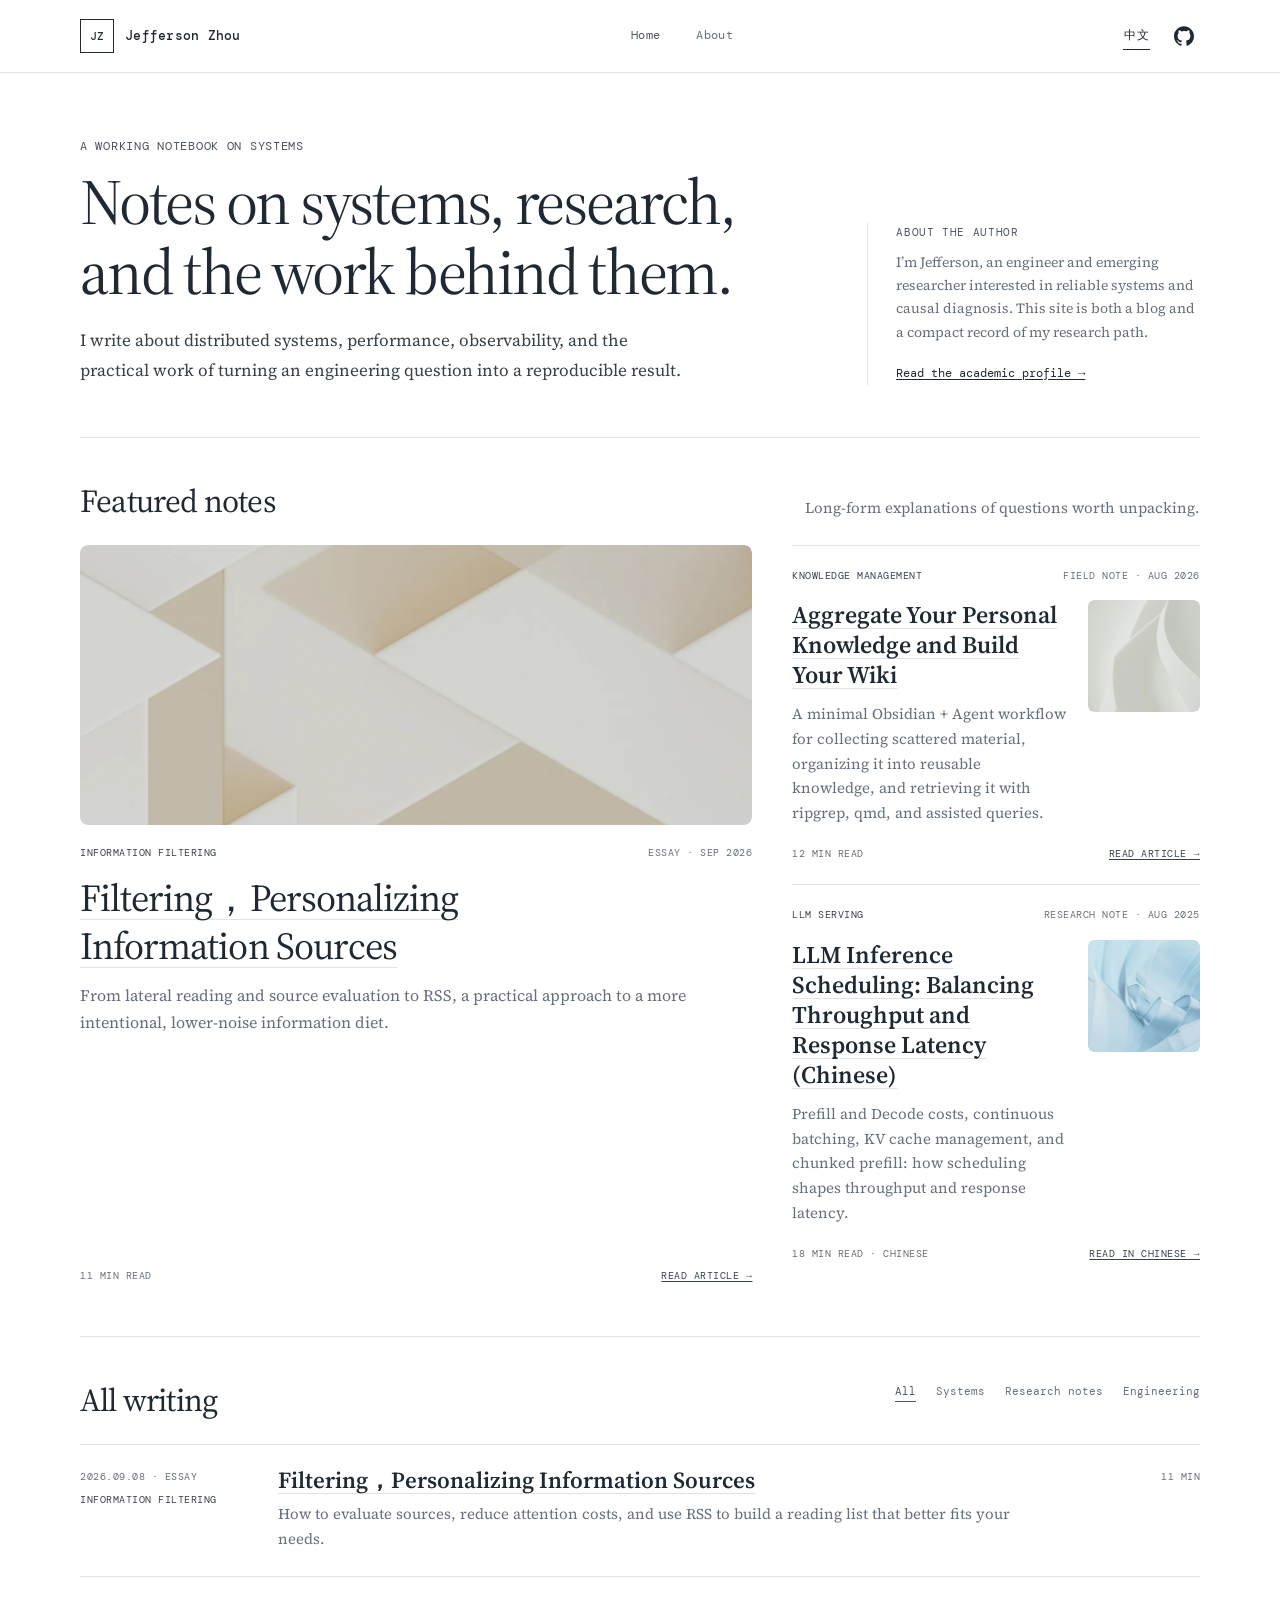
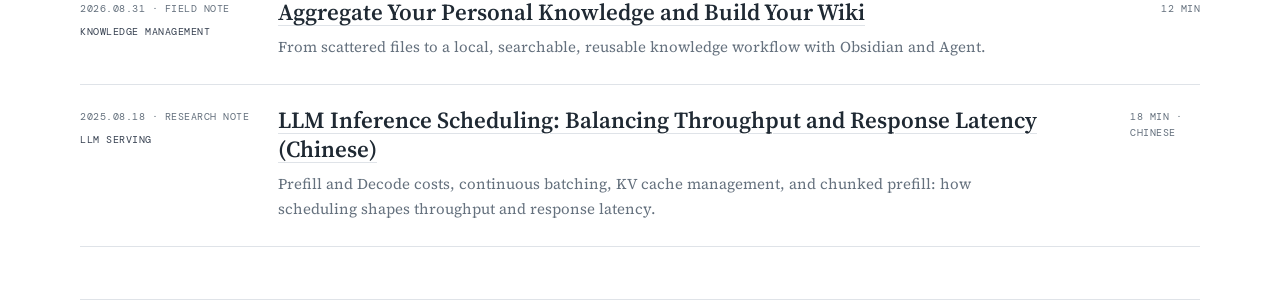
==== index.html @ 9bf8aad0 "Keep slogan phrases together across title lines" ====
<!doctype html>
<html lang="en">
  <head>
    <meta charset="utf-8" />
    <meta name="viewport" content="width=device-width, initial-scale=1" />
    <meta name="description" content="Jefferson Zhou writes about systems, performance, observability, and research practice." />
    <meta name="theme-color" content="#ffffff" />
    <title>Writing — Jefferson Zhou</title>
    <link rel="preconnect" href="https://fonts.googleapis.com" />
    <link rel="preconnect" href="https://fonts.gstatic.com" crossorigin />
    <link href="https://fonts.googleapis.com/css2?family=DM+Mono:wght@400;500&amp;family=Source+Serif+4:opsz,wght@8..60,400;8..60,600&amp;display=swap" rel="stylesheet" />
    <link rel="stylesheet" href="styles.css?v=20260927-9" />
    <script src="main.js?v=20260927-1" defer></script>
  </head>
  <body data-page="home">
    <a class="skip-link" href="#main">Skip to content</a>

    <header class="site-header">
      <div class="shell header-inner">
        <a class="wordmark" href="index.html" aria-label="Jefferson Zhou, home">
          <span class="wordmark-mark" aria-hidden="true">JZ</span>
          <span>Jefferson Zhou</span>
        </a>
        <button class="menu-toggle" type="button" aria-expanded="false" aria-controls="site-nav" data-en="Menu" data-zh="菜单">Menu</button>
        <nav id="site-nav" class="site-nav" aria-label="Primary navigation">
          <a href="index.html" aria-current="page" data-en="Home" data-zh="首页">Home</a>
          <a href="about.html" data-en="About" data-zh="关于">About</a>
        </nav>
        <div class="header-actions">
          <button class="language-toggle" type="button" aria-label="切换为中文">中文</button>
          <a class="header-github" href="https://github.com/Jefferson-Zhou" target="_blank" rel="noopener noreferrer" aria-label="Jefferson Zhou on GitHub" title="GitHub"><svg viewBox="0 0 24 24" fill="currentColor" aria-hidden="true" focusable="false"><path d="M12 .297C5.37.297 0 5.67 0 12.297c0 5.303 3.438 9.8 8.205 11.385.6.113.82-.258.82-.577 0-.285-.01-1.04-.015-2.04-3.338.724-4.043-1.61-4.043-1.61-.546-1.387-1.333-1.756-1.333-1.756-1.087-.744.084-.729.084-.729 1.205.084 1.838 1.236 1.838 1.236 1.07 1.835 2.809 1.305 3.495.998.108-.776.418-1.305.762-1.605-2.665-.304-5.467-1.334-5.467-5.93 0-1.31.469-2.381 1.236-3.221-.124-.303-.536-1.524.117-3.176 0 0 1.008-.322 3.301 1.23a11.52 11.52 0 0 1 3.003-.404c1.02.005 2.047.138 3.006.404 2.291-1.552 3.297-1.23 3.297-1.23.655 1.652.243 2.873.12 3.176.77.84 1.235 1.911 1.235 3.221 0 4.609-2.807 5.624-5.479 5.921.43.372.823 1.102.823 2.222 0 1.606-.015 2.898-.015 3.293 0 .322.216.694.825.576C20.565 22.092 24 17.592 24 12.297 24 5.67 18.627.297 12 .297Z" /></svg></a>
        </div>
      </div>
    </header>

    <main id="main">
      <section id="top" class="home-intro shell" aria-labelledby="home-title">
        <div>
          <p class="eyebrow" data-en="A working notebook on systems" data-zh="关于系统研究的持续笔记">A working notebook on systems</p>
          <h1 id="home-title">
            <span data-en="Notes on systems, research," data-zh="记录系统、研究，">Notes on systems, research,</span>
            <span data-en="and the work behind them." data-zh="以及它们背后的工作。">and the work behind them.</span>
          </h1>
          <p class="home-deck"
             data-en="I write about distributed systems, performance, observability, and the practical work of turning an engineering question into a reproducible result."
             data-zh="我在这里记录分布式系统、性能、可观测性，以及如何把工程问题转化为可复现研究结果的实践。">
            I write about distributed systems, performance, observability, and the practical work of turning an engineering question into a reproducible result.
          </p>
        </div>
        <aside class="home-note">
          <p class="home-note-label" data-en="About the author" data-zh="关于作者">About the author</p>
          <p data-en="I’m Jefferson, an engineer and emerging researcher interested in reliable systems and causal diagnosis. This site is both a blog and a compact record of my research path."
             data-zh="我是 Jefferson，一名关注可靠系统与因果诊断的工程师和研究新人。这个网站既是博客，也是我的研究成长记录。">
            I’m Jefferson, an engineer and emerging researcher interested in reliable systems and causal diagnosis. This site is both a blog and a compact record of my research path.
          </p>
          <a href="about.html" data-en="Read the academic profile →" data-zh="查看学术简介 →">Read the academic profile →</a>
        </aside>
      </section>

      <section class="home-section shell" aria-labelledby="featured-title">
        <div class="home-section-heading">
          <div><h2 id="featured-title" data-en="Featured notes" data-zh="精选文章">Featured notes</h2></div>
          <p data-en="Long-form explanations of questions worth unpacking." data-zh="值得展开解释的长期问题。">Long-form explanations of questions worth unpacking.</p>
        </div>

        <div class="featured-grid">
          <article class="featured-post featured-post-main" data-published="2026-09-08">
            <figure class="featured-cover">
              <a href="articles/filtering-personalizing-information-sources.html" data-href-en="articles/filtering-personalizing-information-sources.html" data-href-zh="articles/filter-personal-information.html" aria-label="Filtering，Personalizing Information Sources"><img src="assets/covers/abstract-geometry.webp" width="1400" height="2100" alt="" fetchpriority="high" /></a>
            </figure>
            <div class="post-label-row"><span data-en="Information filtering" data-zh="信息筛选">Information filtering</span><span data-en="Essay · Sep 2026" data-zh="思考笔记 · 2026 年 9 月">Essay · Sep 2026</span></div>
            <h3><a href="articles/filtering-personalizing-information-sources.html" data-href-en="articles/filtering-personalizing-information-sources.html" data-href-zh="articles/filter-personal-information.html" data-en="Filtering，Personalizing Information Sources" data-zh="过滤，个性化信息源">Filtering，Personalizing Information Sources</a></h3>
            <p data-en="From lateral reading and source evaluation to RSS, a practical approach to a more intentional, lower-noise information diet." data-zh="从横向阅读、信源评估到 RSS 订阅，整理一套更主动、更低噪声的个性化信息获取方法。">From lateral reading and source evaluation to RSS, a practical approach to a more intentional, lower-noise information diet.</p>
            <div class="post-footer"><span data-en="11 min read" data-zh="阅读 11 分钟">11 min read</span><a class="draft-link" href="articles/filtering-personalizing-information-sources.html" data-href-en="articles/filtering-personalizing-information-sources.html" data-href-zh="articles/filter-personal-information.html" data-en="Read article →" data-zh="阅读全文 →">Read article →</a></div>
          </article>
          <article class="featured-post" data-published="2026-08-31">
            <figure class="featured-thumbnail">
              <a href="articles/aggregate-your-personal-knowledge.html" data-href-en="articles/aggregate-your-personal-knowledge.html" data-href-zh="article.html" aria-label="Aggregate Your Personal Knowledge and Build Your Wiki"><img src="assets/covers/abstract-curves.webp" width="1400" height="2100" alt="" loading="eager" decoding="async" /></a>
            </figure>
            <div class="post-label-row"><span data-en="Knowledge management" data-zh="知识管理">Knowledge management</span><span data-en="Field note · Aug 2026" data-zh="实践笔记 · 2026 年 8 月">Field note · Aug 2026</span></div>
            <h3><a href="articles/aggregate-your-personal-knowledge.html" data-href-en="articles/aggregate-your-personal-knowledge.html" data-href-zh="article.html" data-en="Aggregate Your Personal Knowledge and Build Your Wiki" data-zh="聚合你的个人知识，构建你的wiki">Aggregate Your Personal Knowledge and Build Your Wiki</a></h3>
            <p data-en="A minimal Obsidian + Agent workflow for collecting scattered material, organizing it into reusable knowledge, and retrieving it with ripgrep, qmd, and assisted queries."
               data-zh="从最小目标出发，用 Obsidian + Agent 收集散落资料、建立知识分类，并通过 ripgrep、qmd 与 Agent 完成检索。">
              A minimal Obsidian + Agent workflow for collecting scattered material, organizing it into reusable knowledge, and retrieving it with ripgrep, qmd, and assisted queries.
            </p>
            <div class="post-footer"><span data-en="12 min read" data-zh="阅读 12 分钟">12 min read</span><a class="draft-link" href="articles/aggregate-your-personal-knowledge.html" data-href-en="articles/aggregate-your-personal-knowledge.html" data-href-zh="article.html" data-en="Read article →" data-zh="阅读全文 →">Read article →</a></div>
          </article>
          <article class="featured-post" data-published="2025-08-18">
            <figure class="featured-thumbnail">
              <a href="articles/llm-inference-scheduling.html" aria-label="LLM inference scheduling (Chinese)"><img src="assets/covers/abstract-blue-ribbons.webp" width="1400" height="933" alt="" loading="eager" decoding="async" /></a>
            </figure>
            <div class="post-label-row"><span data-en="LLM serving" data-zh="LLM 推理系统">LLM serving</span><span data-en="Research note · Aug 2025" data-zh="研究笔记 · 2025 年 8 月">Research note · Aug 2025</span></div>
            <h3><a href="articles/llm-inference-scheduling.html" data-en="LLM Inference Scheduling: Balancing Throughput and Response Latency (Chinese)" data-zh="LLM 推理调度：如何兼顾吞吐量与响应延迟">LLM Inference Scheduling: Balancing Throughput and Response Latency (Chinese)</a></h3>
            <p data-en="Prefill and Decode costs, continuous batching, KV cache management, and chunked prefill: how scheduling shapes throughput and response latency." data-zh="从 Prefill 与 Decode 的成本出发，理解连续批处理、KV cache 管理与分块 Prefill 如何影响吞吐量、响应延迟和生成节奏。">Prefill and Decode costs, continuous batching, KV cache management, and chunked prefill: how scheduling shapes throughput and response latency.</p>
            <div class="post-footer"><span data-en="18 min read · Chinese" data-zh="阅读 18 分钟">18 min read · Chinese</span><a class="draft-link" href="articles/llm-inference-scheduling.html" data-en="Read in Chinese →" data-zh="阅读全文 →">Read in Chinese →</a></div>
          </article>
        </div>
      </section>

      <section class="home-section shell" aria-labelledby="all-writing-title">
        <div class="home-section-heading home-section-heading-filter">
          <div><h2 id="all-writing-title" data-en="All writing" data-zh="全部文章">All writing</h2></div>
          <div class="topic-filters" role="group" aria-label="Filter posts by topic">
            <button type="button" class="is-active" data-filter="all" data-en="All" data-zh="全部">All</button>
            <button type="button" data-filter="systems" data-en="Systems" data-zh="系统">Systems</button>
            <button type="button" data-filter="research" data-en="Research notes" data-zh="研究笔记">Research notes</button>
            <button type="button" data-filter="engineering" data-en="Engineering" data-zh="工程实践">Engineering</button>
          </div>
        </div>

        <div class="blog-feed" aria-live="polite">
          <article class="blog-row" data-category="research" data-published="2026-09-08">
            <div class="blog-row-meta"><span data-en="2026.09.08 · Essay" data-zh="2026.09.08 · 思考笔记">2026.09.08 · Essay</span><span data-en="Information filtering" data-zh="信息筛选">Information filtering</span></div>
            <div><h3><a href="articles/filtering-personalizing-information-sources.html" data-href-en="articles/filtering-personalizing-information-sources.html" data-href-zh="articles/filter-personal-information.html" data-en="Filtering，Personalizing Information Sources" data-zh="过滤，个性化信息源">Filtering，Personalizing Information Sources</a></h3><p data-en="How to evaluate sources, reduce attention costs, and use RSS to build a reading list that better fits your needs." data-zh="如何判断信源、降低注意力成本，并用 RSS 建立更适合自己的阅读列表。">How to evaluate sources, reduce attention costs, and use RSS to build a reading list that better fits your needs.</p></div>
            <span class="blog-row-time" data-en="11 min" data-zh="11 分钟">11 min</span>
          </article>
          <article class="blog-row" data-category="research engineering" data-published="2026-08-31">
            <div class="blog-row-meta"><span data-en="2026.08.31 · Field note" data-zh="2026.08.31 · 实践笔记">2026.08.31 · Field note</span><span data-en="Knowledge management" data-zh="知识管理">Knowledge management</span></div>
            <div><h3><a href="articles/aggregate-your-personal-knowledge.html" data-href-en="articles/aggregate-your-personal-knowledge.html" data-href-zh="article.html" data-en="Aggregate Your Personal Knowledge and Build Your Wiki" data-zh="聚合你的个人知识，构建你的wiki">Aggregate Your Personal Knowledge and Build Your Wiki</a></h3><p data-en="From scattered files to a local, searchable, reusable knowledge workflow with Obsidian and Agent." data-zh="从散落文件到可检索、可复用的本地知识工作流：一份 Obsidian + Agent 实践笔记。">From scattered files to a local, searchable, reusable knowledge workflow with Obsidian and Agent.</p></div>
            <span class="blog-row-time" data-en="12 min" data-zh="12 分钟">12 min</span>
          </article>
          <article class="blog-row" data-category="systems research" data-published="2025-08-18">
            <div class="blog-row-meta"><span data-en="2025.08.18 · Research note" data-zh="2025.08.18 · 研究笔记">2025.08.18 · Research note</span><span data-en="LLM serving" data-zh="LLM 推理系统">LLM serving</span></div>
            <div><h3><a href="articles/llm-inference-scheduling.html" data-en="LLM Inference Scheduling: Balancing Throughput and Response Latency (Chinese)" data-zh="LLM 推理调度：如何兼顾吞吐量与响应延迟">LLM Inference Scheduling: Balancing Throughput and Response Latency (Chinese)</a></h3><p data-en="Prefill and Decode costs, continuous batching, KV cache management, and chunked prefill: how scheduling shapes throughput and response latency." data-zh="从 Prefill 与 Decode 的成本出发，理解连续批处理、KV cache 管理与分块 Prefill 如何影响吞吐量、响应延迟和生成节奏。">Prefill and Decode costs, continuous batching, KV cache management, and chunked prefill: how scheduling shapes throughput and response latency.</p></div>
            <span class="blog-row-time" data-en="18 min · Chinese" data-zh="18 分钟">18 min · Chinese</span>
          </article>
        </div>
      </section>
    </main>

  </body>
</html>
---- styles.css ----
:root {
  color-scheme: light;
  --paper: #ffffff;
  --paper-deep: #f6f7f9;
  --ink: #1f2933;
  --muted: #64707d;
  --rule: #dfe3e8;
  --accent: #4b5563;
  --accent-dark: #374151;
  --accent-hover: #6b7280;
  --serif: "Source Serif 4", Georgia, serif;
  --mono: "DM Mono", "SFMono-Regular", Consolas, monospace;
  --shell: min(1120px, calc(100vw - 48px));
  --article-shell: min(1216px, calc(100vw - 64px));
}

* {
  box-sizing: border-box;
}

html {
  scroll-behavior: smooth;
  scroll-padding-top: 90px;
}

body {
  margin: 0;
  background: var(--paper);
  color: var(--ink);
  font-family: var(--serif);
  font-size: 18px;
  line-height: 1.65;
  text-rendering: optimizeLegibility;
}

a {
  color: inherit;
  text-decoration-thickness: 1px;
  text-underline-offset: 0.2em;
}

a:hover {
  color: var(--accent-hover);
}

button,
a {
  -webkit-tap-highlight-color: transparent;
}

.shell {
  width: var(--shell);
  margin-inline: auto;
}

.skip-link {
  position: fixed;
  top: 0;
  left: 16px;
  z-index: 100;
  transform: translateY(-120%);
  background: var(--ink);
  color: var(--paper);
  padding: 8px 12px;
  font-family: var(--mono);
  font-size: 13px;
}

.skip-link:focus {
  transform: translateY(0);
}

.site-header {
  position: sticky;
  top: 0;
  z-index: 20;
  background: rgba(255, 255, 255, 0.95);
  border-bottom: 1px solid var(--rule);
  backdrop-filter: blur(10px);
}

.header-inner {
  min-height: 72px;
  display: grid;
  grid-template-columns: auto 1fr auto;
  align-items: center;
  gap: 28px;
}

.header-actions {
  display: flex;
  align-items: center;
  gap: 18px;
  white-space: nowrap;
}

.header-github {
  display: inline-flex;
  align-items: center;
  justify-content: center;
  width: 32px;
  height: 32px;
  border-radius: 4px;
  color: var(--ink);
  text-decoration: none;
  transition: color 160ms ease;
}

.header-github svg {
  display: block;
  width: 20px;
  height: 20px;
}

.header-github:hover,
.header-github:focus-visible {
  color: var(--accent-hover);
}

.header-github:focus-visible {
  outline: 2px solid var(--accent-hover);
  outline-offset: 3px;
}

.wordmark {
  display: inline-flex;
  align-items: center;
  gap: 11px;
  font-family: var(--mono);
  font-size: 13px;
  font-weight: 500;
  text-decoration: none;
  letter-spacing: 0.02em;
}

.wordmark-mark {
  width: 34px;
  height: 34px;
  display: grid;
  place-items: center;
  border: 1px solid var(--ink);
  font-size: 11px;
}

.site-nav {
  display: flex;
  justify-content: center;
  gap: clamp(18px, 3vw, 36px);
}

.site-nav a,
.language-toggle,
.menu-toggle {
  font-family: var(--mono);
  font-size: 12px;
  letter-spacing: 0.03em;
}

.site-nav a {
  text-decoration: none;
  color: var(--muted);
}

.site-nav a:hover,
.site-nav a.is-active,
.site-nav a[aria-current="page"] {
  color: var(--accent);
}

.about-subnav {
  display: flex;
  flex-wrap: wrap;
  gap: 12px 26px;
  max-width: 690px;
  margin-top: 38px;
  padding-top: 20px;
  border-top: 1px solid var(--rule);
}

.about-subnav a {
  color: var(--muted);
  font-family: var(--mono);
  font-size: 11px;
  text-decoration: none;
}

.about-subnav a:hover {
  color: var(--accent);
}

/* Blog home */
.home-intro {
  display: grid;
  grid-template-columns: minmax(0, 1.7fr) minmax(250px, 0.8fr);
  gap: 80px;
  align-items: end;
  padding-block: 64px 52px;
  border-bottom: 1px solid var(--rule);
}

.home-intro h1 {
  margin: 12px 0 18px;
  font-size: clamp(44px, 5vw, 64px);
  font-weight: 400;
  line-height: 1.1;
  letter-spacing: -0.035em;
  text-wrap: balance;
}

.home-deck {
  max-width: 620px;
  margin: 0;
  color: #36424b;
  font-family: var(--serif);
  font-size: 17px;
  line-height: 1.75;
}

.home-intro h1 > span {
  display: block;
}

.home-note {
  margin: 0;
  padding-left: 28px;
  border-left: 1px solid var(--rule);
}

.home-note-label {
  margin: 0 0 10px;
  color: var(--accent);
  font-family: var(--mono);
  font-size: 11px;
  letter-spacing: 0.06em;
  text-transform: uppercase;
}

.home-note > p:not(.home-note-label) {
  margin: 0 0 12px;
  color: var(--muted);
  font-family: var(--serif);
  font-size: 14px;
}

.home-note a {
  font-family: var(--mono);
  font-size: 12px;
}

.home-section {
  padding-block: 44px 52px;
  border-bottom: 1px solid var(--rule);
}

.home-section-heading {
  display: grid;
  grid-template-columns: minmax(0, 1fr) auto;
  gap: 28px;
  align-items: end;
  margin-bottom: 24px;
}

.home-section-heading > div:first-child {
  min-width: 0;
}

.home-section-heading h2 {
  margin: 0;
  font-size: 32px;
  font-weight: 400;
  line-height: 1.2;
  letter-spacing: -0.025em;
}

.home-section-heading > p {
  max-width: 420px;
  margin: 0;
  color: var(--muted);
  font-size: 15px;
}

.featured-grid {
  display: grid;
  grid-template-columns: minmax(0, 1.65fr) minmax(300px, 1fr);
  column-gap: 40px;
}

.featured-post {
  display: flex;
  flex-direction: column;
  padding: 22px 0;
  border-top: 1px solid var(--rule);
}

.featured-post[hidden] {
  display: none;
}

.featured-post-main {
  grid-row: 1 / span 2;
  padding: 0;
  border: 0;
}

.featured-post:not(.featured-post-main) {
  display: grid;
  grid-template-columns: minmax(0, 1fr) 112px;
  grid-template-areas: "label label" "title cover" "summary cover" "footer footer";
  column-gap: 20px;
}

.featured-post:not(.featured-post-main) > .post-label-row { grid-area: label; }
.featured-post:not(.featured-post-main) > h3 { grid-area: title; }
.featured-post:not(.featured-post-main) > p { grid-area: summary; }
.featured-post:not(.featured-post-main) > .post-footer { grid-area: footer; }

.featured-thumbnail {
  grid-area: cover;
  align-self: start;
  margin: 16px 0 12px;
}

.featured-thumbnail > a {
  display: block;
  overflow: hidden;
  border-radius: 6px;
}

.featured-thumbnail img {
  display: block;
  width: 100%;
  height: 112px;
  object-fit: cover;
  border-radius: 6px;
  background: var(--paper-deep);
  transition: transform 250ms ease;
}

.featured-thumbnail > a:hover img {
  transform: scale(1.025);
}

.featured-cover,
.article-header-cover {
  min-width: 0;
  margin: 0;
}

.featured-cover > a {
  display: block;
  overflow: hidden;
  border-radius: 8px;
}

.featured-cover img,
.article-header-cover img {
  display: block;
  width: 100%;
  height: 280px;
  object-fit: cover;
  object-position: center 62%;
  background: var(--paper-deep);
  border-radius: 8px;
}

.featured-cover img {
  transition: transform 250ms ease;
}

.featured-cover > a:hover img {
  transform: scale(1.025);
}

.article-header-cover figcaption {
  margin-top: 7px;
  color: var(--muted);
  font-family: var(--serif);
  font-size: 10px;
  text-align: right;
}

.featured-post-main .post-label-row {
  margin-top: 20px;
}

.post-label-row,
.post-footer,
.blog-row-meta,
.blog-row-time {
  font-family: var(--mono);
  font-size: 10px;
  letter-spacing: 0.05em;
  text-transform: uppercase;
}

.post-label-row {
  display: flex;
  justify-content: space-between;
  gap: 18px;
  color: var(--muted);
}

.post-label-row span:first-child {
  color: var(--accent-dark);
}

.featured-post h3 {
  margin: 16px 0 12px;
  font-size: 24px;
  font-weight: 600;
  line-height: 1.25;
}

.featured-post h3 a,
.blog-row h3 a {
  color: inherit;
  text-decoration-color: var(--rule);
}

.featured-post h3 a:hover,
.blog-row h3 a:hover {
  color: var(--accent-hover);
  text-decoration-color: var(--accent-hover);
}

.featured-post-main h3 {
  margin-top: 14px;
  font-size: clamp(30px, 3vw, 38px);
  font-weight: 400;
  letter-spacing: -0.025em;
  text-wrap: balance;
}

.featured-post > p {
  margin: 0;
  color: var(--muted);
  font-family: var(--serif);
  font-size: 15px;
}

.featured-post-main > p {
  font-size: 16px;
}

.post-footer {
  display: flex;
  justify-content: space-between;
  gap: 24px;
  margin-top: auto;
  padding-top: 20px;
  color: var(--muted);
}

.draft-link {
  color: var(--accent-dark);
}

.home-section-heading-filter {
  align-items: start;
}

.topic-filters {
  display: flex;
  flex-wrap: wrap;
  justify-content: flex-end;
  gap: 8px 20px;
  max-width: 520px;
}

.topic-filters button {
  padding: 3px 0;
  border: 0;
  border-bottom: 1px solid transparent;
  background: transparent;
  color: var(--muted);
  font-family: var(--mono);
  font-size: 11px;
  cursor: pointer;
}

.topic-filters button:hover,
.topic-filters button.is-active {
  border-bottom-color: var(--accent);
  color: var(--accent);
}

.blog-feed {
  border-top: 1px solid var(--rule);
}

.blog-row {
  display: grid;
  grid-template-columns: 170px minmax(0, 1fr) 70px;
  gap: 28px;
  align-items: start;
  padding: 24px 0;
  border-bottom: 1px solid var(--rule);
}

.blog-row[hidden] {
  display: none;
}

.blog-row-meta {
  display: flex;
  flex-direction: column;
  gap: 7px;
  color: var(--muted);
}

.blog-row-meta span:last-child {
  color: var(--accent-dark);
}

.blog-row h3 {
  margin: -3px 0 7px;
  font-size: 23px;
  font-weight: 600;
  line-height: 1.3;
}

.blog-row p {
  max-width: 760px;
  margin: 0;
  color: var(--muted);
  font-family: var(--serif);
  font-size: 15px;
}

.blog-row-time {
  justify-self: end;
  color: var(--muted);
}

/* Long-form article */
#reading-progress {
  position: fixed;
  inset: 0 auto auto 0;
  z-index: 60;
  width: 0;
  height: 2px;
  background: var(--accent);
}

.article-header {
  width: var(--article-shell);
  display: grid;
  grid-template-columns: minmax(0, 1.6fr) minmax(0, 1fr);
  gap: 40px;
  align-items: center;
  padding-block: 52px 48px;
}

.article-header-copy {
  min-width: 0;
}

.article-header-cover img {
  height: 320px;
}

.article-breadcrumb {
  display: flex;
  flex-wrap: wrap;
  gap: 10px;
  margin-bottom: 24px;
  color: var(--muted);
  font-family: var(--mono);
  font-size: 11px;
  letter-spacing: 0.04em;
  text-transform: uppercase;
}

.article-header h1 {
  margin: 12px 0 20px;
  font-size: clamp(34px, 4vw, 48px);
  font-weight: 400;
  line-height: 1.15;
  letter-spacing: -0.025em;
  text-wrap: balance;
}

.article-subtitle {
  margin: 0;
  color: var(--muted);
  font-family: var(--serif);
  font-size: 17px;
  line-height: 1.7;
}

.article-meta {
  display: flex;
  flex-wrap: wrap;
  align-items: center;
  gap: 8px 24px;
  margin: 22px 0 0;
  color: var(--muted);
  font-family: var(--mono);
  font-size: 11px;
  line-height: 1.5;
}

.article-content {
  width: min(720px, calc(100vw - 48px));
  margin: 0 auto;
  padding: 48px 0 72px;
  border-top: 1px solid var(--rule);
  font-family: var(--serif);
  font-size: 17px;
  line-height: 1.85;
}

.article-content > p,
.article-content section > p {
  margin: 0 0 1.35em;
  text-align: justify;
  text-align-last: start;
  hyphens: auto;
}

html[lang^="zh"] .article-content p {
  text-justify: inter-character;
  hyphens: none;
}

.article-lead {
  color: inherit;
  font-size: inherit;
  line-height: inherit;
}

.article-content section {
  margin-top: 56px;
}

.article-content h2,
.article-content h3,
.article-content h4,
.article-content h5,
.article-content h6 {
  scroll-margin-top: 100px;
  font-family: var(--serif);
}

.article-content h2 {
  margin: 0 0 24px;
  padding-top: 18px;
  border-top: 1px solid var(--rule);
  font-size: 28px;
  font-weight: 600;
  line-height: 1.3;
  letter-spacing: -0.025em;
}

.article-content h3 {
  margin: 36px 0 16px;
  font-size: 23px;
  font-weight: 600;
  line-height: 1.3;
}

.article-content h4,
.article-content h5,
.article-content h6 {
  margin: 36px 0 16px;
  font-weight: 600;
  line-height: 1.35;
}

.article-content h4 { font-size: 21px; }
.article-content h5 { font-size: 20px; }
.article-content h6 { font-size: 19px; }

.section-deck {
  margin: -14px 0 46px !important;
  color: var(--accent-dark);
  font-family: var(--mono);
  font-size: 13px;
  letter-spacing: 0.03em;
}

.article-content a {
  color: var(--accent-dark);
  text-decoration-color: rgba(75, 85, 99, 0.45);
  text-decoration-thickness: 1px;
  text-underline-offset: 0.16em;
  transition: color 160ms ease, text-decoration-color 160ms ease, text-decoration-thickness 160ms ease;
}

.article-content a:hover,
.article-content a:focus-visible {
  color: var(--accent-hover);
  text-decoration-color: var(--accent-hover);
  text-decoration-thickness: 2px;
}

.article-list {
  margin: 10px 0 30px;
  padding: 0;
  list-style: none;
  font-style: italic;
  line-height: 1.65;
}

.article-list li {
  position: relative;
  margin: 0;
  padding: 0.16em 0 0.16em 1.45em;
}

.article-list li::before {
  content: "";
  position: absolute;
  top: 0.82em;
  left: 0.2em;
  width: 0.3em;
  height: 0.3em;
  border-radius: 50%;
  background: var(--accent);
}

.article-content :not(pre) > code {
  padding: 0.1em 0.32em;
  border-radius: 2px;
  background: var(--paper-deep);
  color: var(--accent-dark);
  font-family: var(--mono);
  font-size: 0.76em;
}

.article-note {
  margin: 32px 0;
  padding: 20px 22px;
  border-left: 4px solid var(--accent);
  border-radius: 8px;
  background: #f5f5f5;
  color: #424242;
}

.article-note > span {
  display: block;
  margin-bottom: 8px;
  color: var(--accent-dark);
  font-family: var(--mono);
  font-size: 10px;
  letter-spacing: 0.08em;
  text-transform: uppercase;
}

.article-note p {
  margin: 0;
  font-size: 17px;
}

.article-note-anchor {
  display: flow-root;
}

@media (min-width: 1280px) {
  .article-note-anchor {
    position: relative;
    height: 0;
  }

  .article-note-anchor .article-note {
    position: absolute;
    top: var(--note-offset, 0px);
    left: calc(100% + 40px);
    /* Use the outer whitespace too, without shifting the centered body. */
    width: clamp(208px, calc((100vw - 720px) / 2 - 72px), 280px);
    margin: 0;
    padding: 18px 20px;
    border-left-width: 2px;
    border-radius: 4px;
    background: var(--paper-deep);
  }

  .article-note-anchor .article-note p {
    font-size: 15px;
    line-height: 1.8;
  }
}

.article-content blockquote {
  margin: 42px 0;
  padding: 18px 22px;
  border-left: 4px solid var(--accent);
  border-radius: 8px;
  background: #f5f5f5;
  color: var(--accent-dark);
  font-size: 27px;
  font-style: italic;
  line-height: 1.4;
}

.article-content blockquote p {
  margin: 0;
}

.research-example {
  margin: 0 0 36px;
}

.research-example summary {
  display: inline-flex;
  align-items: baseline;
  gap: 0.45em;
  margin-left: -6px;
  padding: 3px 6px;
  border-radius: 6px;
  color: var(--ink);
  cursor: pointer;
  font: inherit;
  list-style: none;
  transition: color 160ms ease, background-color 160ms ease;
}

.research-example summary::-webkit-details-marker {
  display: none;
}

.research-example summary:hover,
.research-example summary:focus-visible {
  color: var(--accent-hover);
  background: rgba(75, 85, 99, 0.07);
}

.research-example summary:focus-visible {
  outline: 1px solid rgba(75, 85, 99, 0.4);
  outline-offset: 2px;
}

.research-example summary:hover .research-example-arrow,
.research-example summary:focus-visible .research-example-arrow {
  translate: 3px 0;
}

.research-example-body {
  margin-top: 16px;
  padding: 22px 24px;
  overflow: hidden;
  border: 1px solid var(--rule);
  border-radius: 14px;
  background: #fff;
  box-shadow: 0 10px 28px rgba(23, 34, 43, 0.05);
}

.research-example-arrow {
  color: var(--accent-dark);
  font-family: var(--mono);
  font-size: 0.8em;
  transition: color 160ms ease, transform 160ms ease, translate 160ms ease;
}

.research-example[open] .research-example-arrow {
  transform: rotate(90deg);
}

.research-example-body > p:first-child {
  margin-top: 0;
}

.research-example-body > :last-child {
  margin-bottom: 0;
}

.source-value-formula {
  max-width: 760px;
  margin: 20px auto 34px !important;
  padding: 6px 12px;
  color: var(--accent-dark);
  font-family: "Kaiti SC", STKaiti, KaiTi, serif;
  font-size: clamp(22px, 3vw, 31px);
  font-style: italic;
  line-height: 1.55;
  text-align: center;
  text-wrap: balance;
}

.stacked-table-figure {
  display: grid;
  gap: 0;
  margin-top: 24px;
}

.stacked-table-figure img {
  border-radius: 0;
}

.stacked-table-figure img:first-child {
  border-radius: 8px 8px 0 0;
}

.stacked-table-figure img:last-child {
  border-radius: 0 0 8px 8px;
}

.citation {
  margin-left: 0.08em;
  font-family: var(--mono);
  font-size: 0.58em;
  line-height: 0;
  vertical-align: super;
}

.citation a {
  text-decoration: none;
}

.article-references ol {
  margin: 0;
  padding-left: 1.45em;
  color: #36424b;
  font-size: 15px;
  line-height: 1.62;
}

.article-references li {
  scroll-margin-top: 110px;
  margin-bottom: 1.05em;
  padding-left: 0.35em;
  transition: background-color 180ms ease;
}

.article-references li:target {
  border-radius: 6px;
  background: rgba(75, 85, 99, 0.08);
  outline: 5px solid rgba(75, 85, 99, 0.08);
}

.reference-back {
  margin-left: 0.3em;
  font-family: var(--mono);
  text-decoration: none;
}

.article-content pre {
  box-sizing: border-box;
  width: 100%;
  margin: 28px 0;
  padding: 14px;
  overflow-x: auto;
  border: 1px solid #e9ecef;
  border-radius: 6px;
  background: #f8f9fa;
  color: #383a42;
  font-family: var(--mono);
  font-size: 14px;
  line-height: 1.5;
  tab-size: 2;
}

.article-content .prompt-example {
  margin: 32px 0;
  padding: 18px 16px;
  border: 2px solid #111;
  border-radius: 0;
  background: #fff;
  color: #111;
  font-family: Arial, "Helvetica Neue", sans-serif;
  font-size: 16px;
  line-height: 1.32;
  white-space: pre-wrap;
  overflow-wrap: anywhere;
}

.article-content .prompt-example code {
  font: inherit;
}

.article-figure {
  margin: 40px 0;
}

.article-figure-wide {
  margin-right: 0;
  margin-left: 0;
}

.article-figure img {
  display: block;
  width: 100%;
  height: auto;
  border-radius: 8px;
  background: #fff;
}

.article-figure figcaption {
  margin-top: 13px;
  color: var(--muted);
  font-family: var(--mono);
  font-size: 10px;
  line-height: 1.5;
}

.article-table-wrap {
  width: 100%;
  margin: 32px 0;
  overflow-x: auto;
}

.article-content table {
  width: 100%;
  overflow: hidden;
  border: 1px solid var(--rule);
  border-collapse: separate;
  border-spacing: 0;
  border-radius: 8px;
  font-size: 15px;
  line-height: 1.45;
}

.article-content th,
.article-content td {
  padding: 15px 18px;
  border-bottom: 1px solid var(--rule);
  text-align: left;
  vertical-align: top;
}

.article-content th {
  border-bottom-color: var(--ink);
  background: var(--paper-deep);
  color: var(--ink);
  font-family: var(--serif);
  font-size: 16px;
  font-weight: 600;
  letter-spacing: 0;
}

.article-content tbody tr:last-child td {
  border-bottom: 0;
}

.article-content tbody tr:nth-child(even) {
  background: #fafbfc;
}

.article-end {
  margin-top: 92px;
  padding: 28px 0;
  border-top: 1px solid var(--ink);
  border-bottom: 1px solid var(--rule);
}

.article-end p {
  color: var(--muted);
  font-size: 15px;
}

.article-end a {
  font-family: var(--mono);
  font-size: 12px;
}

.article-pagination {
  width: min(720px, calc(100% - 48px));
  display: grid;
  grid-template-columns: 1fr 1fr;
  gap: 40px;
  padding-block: 32px 64px;
}

.article-pagination > * {
  display: flex;
  flex-direction: column;
  gap: 8px;
  text-decoration: none;
}

.article-pagination > *:last-child {
  text-align: right;
}

.article-pagination small,
.article-site-footer {
  color: var(--muted);
  font-family: var(--mono);
  font-size: 10px;
  letter-spacing: 0.06em;
  text-transform: uppercase;
}

.article-pagination strong {
  font-size: 19px;
  font-weight: 600;
}

.article-site-footer {
  padding: 24px 0;
  border-top: 1px solid var(--rule);
}

.article-site-footer .shell {
  display: flex;
  justify-content: space-between;
  gap: 24px;
}

.outline-control {
  position: fixed;
  bottom: 20px;
  left: 20px;
  z-index: 40;
}

.outline-toggle {
  display: flex;
  align-items: center;
  gap: 14px;
  padding: 10px 12px;
  border: 1px solid var(--rule);
  background: rgba(255, 255, 255, 0.96);
  color: var(--ink);
  font-family: var(--mono);
  font-size: 10px;
  letter-spacing: 0.04em;
  text-transform: uppercase;
  cursor: pointer;
  backdrop-filter: blur(8px);
}

.outline-toggle:hover,
.outline-toggle[aria-expanded="true"] {
  border-color: var(--accent);
  color: var(--accent);
}

.outline-position {
  color: var(--muted);
}

.outline-panel {
  position: absolute;
  bottom: calc(100% + 10px);
  left: 0;
  width: min(350px, calc(100vw - 40px));
  max-height: calc(100vh - 130px);
  overflow-y: auto;
  scrollbar-width: none;
  border: 1px solid var(--rule);
  background: rgba(255, 255, 255, 0.98);
  box-shadow: 0 18px 46px rgba(23, 34, 43, 0.14);
  backdrop-filter: blur(12px);
}

.outline-panel::-webkit-scrollbar {
  display: none;
}

.outline-panel-header {
  position: sticky;
  top: 0;
  display: flex;
  justify-content: space-between;
  gap: 20px;
  padding: 18px 18px 16px;
  border-bottom: 1px solid var(--rule);
  background: var(--paper);
}

.outline-panel-header > div {
  display: flex;
  flex-direction: column;
  font-family: var(--mono);
  font-size: 11px;
  text-transform: uppercase;
}

.outline-panel-header small {
  margin-top: 3px;
  color: var(--muted);
  font-size: 9px;
  text-transform: none;
}

.outline-panel-header button {
  align-self: flex-start;
  padding: 0;
  border: 0;
  background: transparent;
  color: var(--muted);
  font-size: 22px;
  line-height: 1;
  cursor: pointer;
}

.outline-panel ol {
  margin: 0;
  padding: 8px 0;
  list-style: none;
}

.outline-panel li {
  margin: 0;
}

.outline-panel a {
  display: block;
  padding: 9px 18px;
  border-left: 2px solid transparent;
  color: var(--muted);
  font-family: var(--mono);
  font-size: 11px;
  line-height: 1.4;
  text-decoration: none;
}

.outline-panel li.is-subsection a {
  padding-left: 34px;
  font-size: 10px;
}

.outline-panel li[data-depth="2"] a { padding-left: 46px; }
.outline-panel li[data-depth="3"] a { padding-left: 58px; }
.outline-panel li[data-depth="4"] a { padding-left: 70px; }

.outline-panel a:hover,
.outline-panel a.is-active {
  border-left-color: var(--accent);
  color: var(--accent-dark);
  background: var(--paper-deep);
}

@media (min-width: 1100px) {
  .article-reading-layout {
    display: grid;
    /* Equal outer columns keep the reading column centered on the viewport. */
    grid-template-columns: minmax(160px, 1fr) minmax(0, 720px) minmax(160px, 1fr);
    gap: 40px;
    width: var(--article-shell);
    margin-inline: auto;
  }

  .article-reading-layout .article-content {
    width: 100%;
    margin: 0;
  }

  .article-reading-layout .outline-control {
    position: relative;
    inset: auto;
    z-index: 10;
    padding-top: 48px;
  }

  .article-reading-layout .outline-toggle,
  .article-reading-layout .outline-panel-header button,
  .article-reading-layout .outline-panel-header small {
    display: none;
  }

  .article-reading-layout .outline-panel {
    position: sticky;
    inset: auto;
    top: 100px;
    width: 100%;
    /* Leave the lower half of the sidebar available for future content. */
    max-height: min(420px, 50dvh);
    overscroll-behavior: contain;
    border: 0;
    background: transparent;
    box-shadow: none;
    backdrop-filter: none;
  }

  .article-reading-layout .outline-panel-header {
    padding: 0 0 14px;
    border: 0;
  }

  .article-reading-layout .outline-panel-header > div {
    font-size: 13px;
  }

  .article-reading-layout .outline-panel ol {
    padding: 0;
    border-left: 1px solid var(--rule);
  }

  .article-reading-layout .outline-panel a {
    margin-left: -1px;
    padding: 7px 8px 7px 14px;
    font-family: var(--serif);
    font-size: 13px;
    line-height: 1.4;
  }

  .article-reading-layout .outline-panel li.is-subsection a {
    padding-left: 28px;
    font-size: 12px;
  }

  .article-reading-layout .outline-panel li[data-depth="2"] a { padding-left: 40px; }
  .article-reading-layout .outline-panel li[data-depth="3"] a { padding-left: 52px; }
  .article-reading-layout .outline-panel li[data-depth="4"] a { padding-left: 64px; }

  .article-reading-layout .outline-panel a:hover,
  .article-reading-layout .outline-panel a.is-active {
    background: transparent;
  }
}

.language-toggle,
.menu-toggle {
  border: 0;
  border-bottom: 1px solid var(--ink);
  background: transparent;
  color: var(--ink);
  padding: 5px 1px;
  cursor: pointer;
}

.language-toggle:disabled {
  border-bottom-color: var(--rule);
  color: var(--muted);
  cursor: not-allowed;
  opacity: 0.58;
}

.menu-toggle {
  display: none;
}

.hero {
  min-height: calc(100vh - 72px);
  display: grid;
  grid-template-columns: minmax(0, 1.55fr) minmax(270px, 0.65fr);
  align-items: center;
  gap: clamp(64px, 10vw, 140px);
  padding-block: 96px;
}

.eyebrow,
.section-number,
.item-index,
.timeline-date,
.work-meta {
  margin: 0;
  font-family: var(--mono);
  font-size: 12px;
  line-height: 1.5;
  letter-spacing: 0.06em;
  text-transform: uppercase;
}

.eyebrow,
.section-number,
.item-index {
  color: var(--accent);
}

.hero h1 {
  max-width: 780px;
  margin: 22px 0 28px;
  font-size: clamp(48px, 7vw, 84px);
  font-weight: 400;
  line-height: 0.98;
  letter-spacing: -0.045em;
}

.hero h1 span,
.hero h1 em {
  display: block;
}

.hero h1 em {
  color: var(--accent);
  font-weight: 400;
}

.hero-summary {
  max-width: 690px;
  margin: 0;
  color: #36424b;
  font-size: clamp(19px, 2vw, 23px);
  line-height: 1.55;
}

.hero-actions {
  display: flex;
  flex-wrap: wrap;
  gap: 24px;
  margin-top: 36px;
}

.text-link,
.work-links a,
.work-links span,
.contact-links a {
  font-family: var(--mono);
  font-size: 13px;
}

.muted-link,
.placeholder-link {
  color: var(--muted);
}

.primary-link {
  color: var(--accent-dark);
  font-weight: 500;
}

.profile-card {
  align-self: center;
  border-top: 1px solid var(--ink);
  border-bottom: 1px solid var(--rule);
  padding-block: 18px;
}

.portrait-placeholder {
  aspect-ratio: 4 / 5;
  display: grid;
  place-items: center;
  margin-bottom: 22px;
  background-color: var(--paper-deep);
  background-image: linear-gradient(90deg, transparent 49.5%, rgba(75, 85, 99, 0.12) 50%, transparent 50.5%),
    linear-gradient(transparent 49.5%, rgba(75, 85, 99, 0.12) 50%, transparent 50.5%);
  background-size: 52px 52px;
  color: var(--accent);
}

.portrait-placeholder span {
  font-family: var(--serif);
  font-size: clamp(54px, 8vw, 86px);
  letter-spacing: -0.06em;
}

.profile-card dl {
  margin: 0;
}

.profile-card dl > div {
  display: grid;
  grid-template-columns: 86px 1fr;
  gap: 12px;
  padding: 11px 0;
  border-top: 1px solid var(--rule);
}

.profile-card dt {
  font-family: var(--mono);
  font-size: 11px;
  color: var(--muted);
  text-transform: uppercase;
}

.profile-card dd {
  margin: 0;
  font-size: 15px;
  line-height: 1.45;
}

.section {
  padding-block: 108px;
  border-top: 1px solid var(--rule);
}

.section-heading {
  display: grid;
  grid-template-columns: 90px minmax(0, 1fr);
  gap: 24px;
  margin-bottom: 64px;
}

.section-heading h2 {
  margin: -9px 0 8px;
  font-size: clamp(36px, 5vw, 56px);
  font-weight: 400;
  line-height: 1.1;
  letter-spacing: -0.025em;
}

.section-heading > div > p {
  max-width: 620px;
  margin: 0;
  color: var(--muted);
}

.interest-grid {
  display: grid;
  grid-template-columns: repeat(3, 1fr);
  border-top: 1px solid var(--ink);
  border-bottom: 1px solid var(--rule);
}

.interest-item {
  padding: 30px 34px 36px 0;
}

.interest-item + .interest-item {
  border-left: 1px solid var(--rule);
  padding-left: 34px;
}

.interest-item h3,
.timeline h3,
.work-item h3 {
  font-weight: 600;
  line-height: 1.25;
}

.interest-item h3 {
  min-height: 2.5em;
  margin: 28px 0 16px;
  font-size: 22px;
}

.interest-item > p:last-child {
  margin: 0;
  color: var(--muted);
  font-size: 16px;
}

.timeline {
  margin: 0 0 0 114px;
  padding: 0;
  list-style: none;
  border-top: 1px solid var(--ink);
}

.timeline li {
  display: grid;
  grid-template-columns: minmax(120px, 0.32fr) minmax(0, 1fr);
  gap: 48px;
  padding: 34px 0 38px;
  border-bottom: 1px solid var(--rule);
}

.timeline-date,
.work-meta {
  color: var(--muted);
}

.timeline-meta {
  display: flex;
  flex-direction: column;
  align-items: flex-start;
  gap: 10px;
}

.sample-tag {
  display: inline-block;
  padding: 2px 6px;
  background: var(--paper-deep);
  color: var(--accent-dark);
  font-family: var(--mono);
  font-size: 9px;
  line-height: 1.5;
  letter-spacing: 0.08em;
  text-transform: uppercase;
}

.timeline h3 {
  margin: -5px 0 2px;
  font-size: 24px;
}

.timeline-org {
  margin: 0 0 11px;
  color: var(--accent-dark);
  font-style: italic;
}

.timeline li div > p:last-child {
  max-width: 710px;
  margin-bottom: 0;
  color: var(--muted);
}

.work-list {
  margin-left: 114px;
  border-top: 1px solid var(--ink);
}

.work-item {
  display: grid;
  grid-template-columns: minmax(120px, 0.32fr) minmax(0, 1fr);
  gap: 48px;
  padding: 36px 0 42px;
  border-bottom: 1px solid var(--rule);
}

.work-meta {
  display: flex;
  flex-direction: column;
  gap: 6px;
}

.work-item h3 {
  margin: -6px 0 12px;
  font-size: 28px;
}

.work-item div > p {
  max-width: 760px;
  margin: 0;
  color: var(--muted);
}

.work-links {
  display: flex;
  gap: 22px;
  margin-top: 20px;
}

.work-links span {
  color: var(--muted);
}

.publications-block {
  margin: 68px 0 0 114px;
}

.publications-block > h3 {
  margin: 0 0 20px;
  font-size: 25px;
  font-weight: 600;
}

.publication-list {
  margin: 0;
  padding: 0;
  list-style: none;
  border-top: 1px solid var(--ink);
}

.publication-list li {
  display: grid;
  grid-template-columns: 64px minmax(0, 1fr);
  gap: 26px;
  align-items: start;
  padding: 24px 0;
  border-bottom: 1px solid var(--rule);
}

.publication-list p {
  max-width: 850px;
  margin: 0;
  font-size: 16px;
}

.site-footer {
  padding: 88px 0 30px;
  border-top: 1px solid var(--rule);
  background: var(--paper);
  color: var(--ink);
}

.footer-grid {
  display: grid;
  grid-template-columns: minmax(0, 1.4fr) minmax(220px, 0.6fr);
  gap: 72px;
  align-items: end;
}

.footer-grid h2 {
  max-width: 780px;
  margin: 18px 0 0;
  font-size: clamp(36px, 5vw, 58px);
  font-weight: 400;
  line-height: 1.08;
  letter-spacing: -0.035em;
}

.contact-links {
  display: flex;
  flex-direction: column;
  align-items: flex-start;
  gap: 12px;
}

.contact-links a {
  color: var(--accent-dark);
}

.contact-links a:hover,
.contact-links a:focus-visible {
  color: var(--accent-hover);
}

.contact-links .placeholder-link {
  color: var(--muted);
  font-family: var(--mono);
  font-size: 12px;
}

.footer-note {
  display: flex;
  justify-content: space-between;
  gap: 24px;
  margin-top: 88px;
  padding-top: 20px;
  border-top: 1px solid var(--rule);
  color: var(--muted);
  font-family: var(--mono);
  font-size: 11px;
}

@media (max-width: 920px) {
  .article-header {
    grid-template-columns: minmax(0, 1.4fr) minmax(0, 1fr);
    gap: 28px;
  }

  .article-header h1 {
    font-size: 34px;
  }

  .article-header-cover img {
    height: 280px;
  }

  .header-inner {
    grid-template-columns: auto 1fr auto;
  }

  .menu-toggle {
    display: inline-block;
    justify-self: end;
  }

  .language-toggle {
    justify-self: end;
  }

  .site-nav {
    position: absolute;
    top: 72px;
    left: 0;
    width: 100%;
    display: none;
    flex-direction: column;
    align-items: center;
    gap: 0;
    background: var(--paper);
    border-bottom: 1px solid var(--rule);
  }

  .site-nav.is-open {
    display: flex;
  }

  .site-nav a {
    width: var(--shell);
    padding: 14px 0;
    border-top: 1px solid var(--rule);
  }

  .hero {
    min-height: 0;
    grid-template-columns: 1fr;
    gap: 64px;
    padding-block: 88px;
  }

  .profile-card {
    display: grid;
    grid-template-columns: minmax(210px, 0.55fr) minmax(0, 1fr);
    gap: 28px;
  }

  .portrait-placeholder {
    margin: 0;
  }

  .interest-grid {
    grid-template-columns: 1fr;
  }

  .interest-item,
  .interest-item + .interest-item {
    padding: 28px 0 32px;
  }

  .interest-item + .interest-item {
    border-top: 1px solid var(--rule);
    border-left: 0;
  }

  .interest-item h3 {
    min-height: 0;
    margin-top: 18px;
  }

  .home-intro {
    min-height: 0;
    grid-template-columns: 1fr;
    gap: 24px;
    padding-block: 44px;
  }

  .home-note {
    max-width: 620px;
    margin-bottom: 0;
    padding-left: 0;
    border-left: 0;
  }

  .featured-grid {
    grid-template-columns: 1fr;
  }

  .featured-post,
  .featured-post-main {
    min-height: 0;
    grid-row: auto;
    padding: 34px 0;
    border-right: 0;
  }

  .featured-post + .featured-post {
    border-top: 1px solid var(--rule);
  }

  .featured-post-main h3 {
    margin-top: 14px;
  }

  .home-section-heading-filter {
    grid-template-columns: 1fr;
  }

  .topic-filters {
    justify-content: flex-start;
  }

  .blog-row {
    grid-template-columns: 130px minmax(0, 1fr) 55px;
    gap: 24px;
  }

  .outline-control {
    top: auto;
    right: auto;
    left: 16px;
    bottom: 16px;
  }

  .outline-panel {
    top: auto;
    right: auto;
    left: 0;
    bottom: calc(100% + 10px);
    width: min(360px, calc(100vw - 32px));
    max-height: min(560px, calc(100vh - 100px));
  }
}

@media (max-width: 640px) {
  .featured-post:not(.featured-post-main) {
    grid-template-columns: minmax(0, 1fr) 96px;
    column-gap: 16px;
  }

  .featured-thumbnail img {
    height: 96px;
  }

  :root {
    --shell: min(100% - 32px, 1120px);
  }

  body {
    font-size: 17px;
  }

  .wordmark > span:last-child {
    display: none;
  }

  .header-inner {
    gap: 16px;
  }

  .hero {
    padding-block: 64px 76px;
  }

  .hero h1 {
    margin-top: 18px;
  }

  .profile-card {
    display: block;
  }

  .portrait-placeholder {
    max-height: 420px;
    margin-bottom: 22px;
  }

  .section {
    padding-block: 76px;
  }

  .section-heading {
    grid-template-columns: 44px minmax(0, 1fr);
    gap: 16px;
    margin-bottom: 44px;
  }

  .timeline,
  .work-list,
  .publications-block {
    margin-left: 0;
  }

  .publication-list li {
    grid-template-columns: 54px minmax(0, 1fr);
    gap: 14px;
  }

  .timeline li,
  .work-item {
    grid-template-columns: 1fr;
    gap: 18px;
  }

  .footer-grid {
    grid-template-columns: 1fr;
    gap: 52px;
  }

  .footer-note {
    flex-direction: column;
    margin-top: 60px;
  }

  .home-intro {
    padding-block: 36px;
  }

  .home-intro h1 {
    font-size: clamp(38px, 10vw, 48px);
  }

  .home-section {
    padding-block: 32px 40px;
  }

  .home-section-heading {
    grid-template-columns: 1fr;
    gap: 22px;
  }

  .featured-post-main h3 {
    margin-top: 14px;
  }

  .blog-row {
    grid-template-columns: 1fr;
    gap: 14px;
  }

  .blog-row-time {
    justify-self: start;
  }

  .article-header {
    width: calc(100% - 32px);
    grid-template-columns: 1fr;
    gap: 24px;
    padding-block: 32px;
  }

  .article-header-cover img,
  .featured-cover img {
    height: 200px;
  }

  .article-breadcrumb {
    margin-bottom: 20px;
  }

  .article-header h1 {
    font-size: clamp(30px, 8vw, 36px);
  }

  .article-meta {
    align-items: flex-start;
    gap: 12px;
    font-size: 10px;
  }

  .article-content {
    width: min(100% - 40px, 720px);
    padding-block: 32px 56px;
    font-size: 16px;
  }

  .article-content section {
    margin-top: 44px;
  }

  .article-content h2 {
    font-size: 25px;
  }

  .article-content h3 {
    font-size: 22px;
  }

  .article-content h4 { font-size: 20px; }
  .article-content h5 { font-size: 19px; }
  .article-content h6 { font-size: 18px; }

  .article-content blockquote {
    padding-left: 22px;
    font-size: 25px;
  }

  .article-content pre {
    padding: 12px;
    font-size: 11px;
  }

  .article-content .prompt-example {
    padding: 15px 13px;
    font-size: 13px;
    line-height: 1.35;
  }

  .article-pagination {
    grid-template-columns: 1fr;
  }

  .article-pagination > *:last-child {
    padding-top: 26px;
    border-top: 1px solid var(--rule);
    text-align: left;
  }

  .article-site-footer .shell {
    flex-direction: column;
  }
}

@media print {
  .article-note-anchor {
    height: auto;
  }

  .article-note-anchor .article-note {
    position: static;
    width: auto;
    margin: 24px 0;
  }

  .article-reading-layout {
    display: block;
    width: 100%;
  }

  body[data-page="article"] .article-header {
    width: 100%;
    margin-inline: 0;
    grid-template-columns: 1fr;
  }

  .site-header,
  .outline-control,
  #reading-progress,
  .article-pagination,
  .article-header-cover,
  .article-site-footer {
    display: none !important;
  }

  .article-content {
    width: 100%;
  }
}

@media (prefers-reduced-motion: reduce) {
  html {
    scroll-behavior: auto;
  }
}
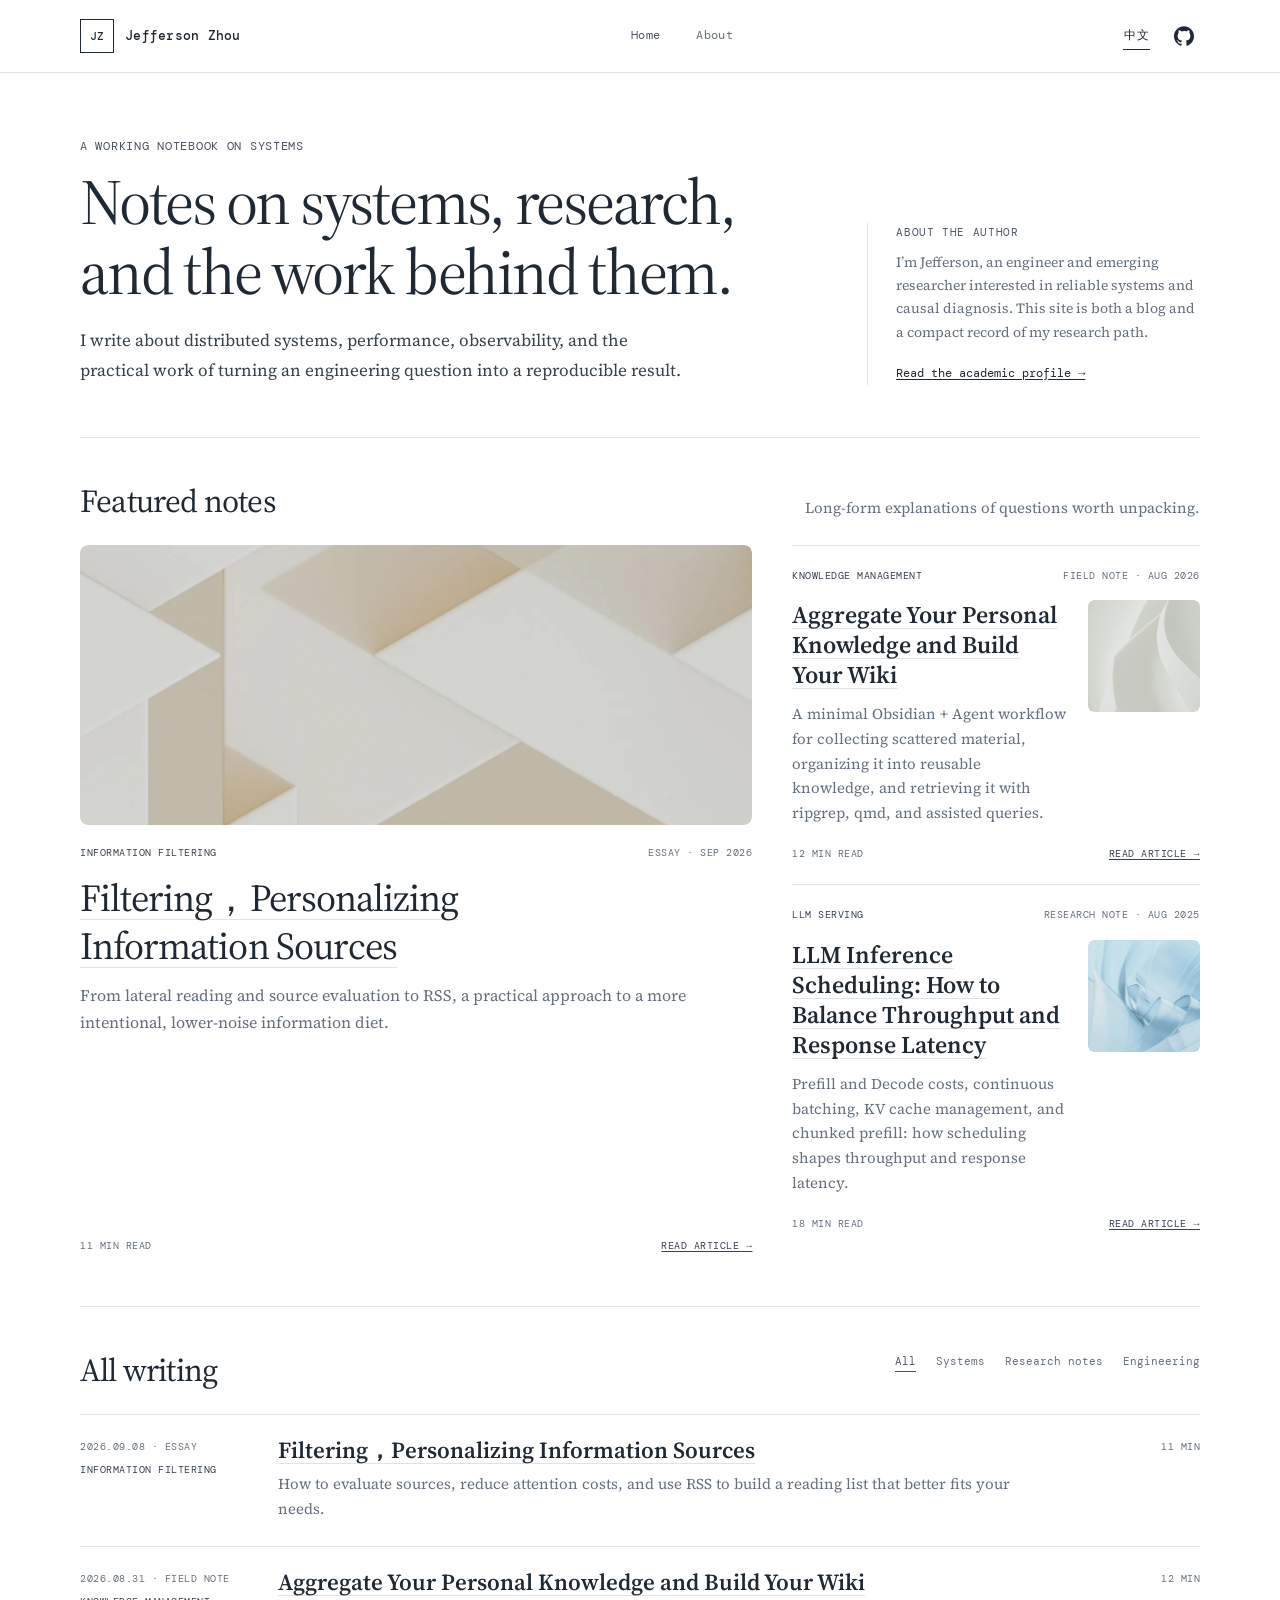
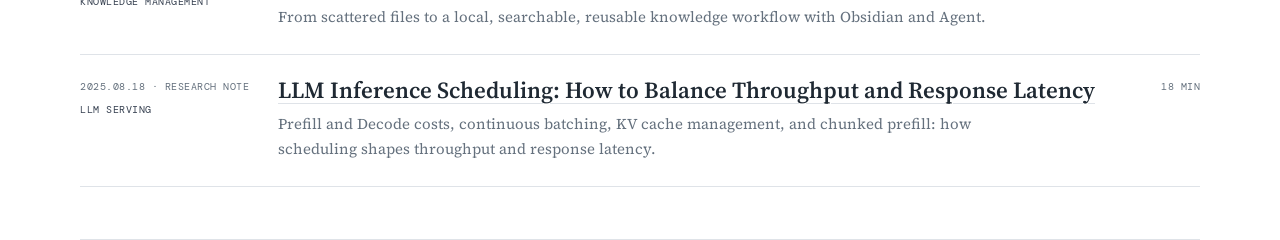
==== commit 8d247f23: "Add English LLM inference scheduling article and bilingual navigation" ====
--- a/index.html
+++ b/index.html
@@ -87,12 +87,12 @@
           </article>
           <article class="featured-post" data-published="2025-08-18">
             <figure class="featured-thumbnail">
-              <a href="articles/llm-inference-scheduling.html" aria-label="LLM inference scheduling (Chinese)"><img src="assets/covers/abstract-blue-ribbons.webp" width="1400" height="933" alt="" loading="eager" decoding="async" /></a>
+              <a href="articles/llm-inference-scheduling-en.html" data-href-en="articles/llm-inference-scheduling-en.html" data-href-zh="articles/llm-inference-scheduling.html" aria-label="LLM inference scheduling"><img src="assets/covers/abstract-blue-ribbons.webp" width="1400" height="933" alt="" loading="eager" decoding="async" /></a>
             </figure>
             <div class="post-label-row"><span data-en="LLM serving" data-zh="LLM 推理系统">LLM serving</span><span data-en="Research note · Aug 2025" data-zh="研究笔记 · 2025 年 8 月">Research note · Aug 2025</span></div>
-            <h3><a href="articles/llm-inference-scheduling.html" data-en="LLM Inference Scheduling: Balancing Throughput and Response Latency (Chinese)" data-zh="LLM 推理调度：如何兼顾吞吐量与响应延迟">LLM Inference Scheduling: Balancing Throughput and Response Latency (Chinese)</a></h3>
+            <h3><a href="articles/llm-inference-scheduling-en.html" data-href-en="articles/llm-inference-scheduling-en.html" data-href-zh="articles/llm-inference-scheduling.html" data-en="LLM Inference Scheduling: How to Balance Throughput and Response Latency" data-zh="LLM 推理调度：如何兼顾吞吐量与响应延迟">LLM Inference Scheduling: How to Balance Throughput and Response Latency</a></h3>
             <p data-en="Prefill and Decode costs, continuous batching, KV cache management, and chunked prefill: how scheduling shapes throughput and response latency." data-zh="从 Prefill 与 Decode 的成本出发，理解连续批处理、KV cache 管理与分块 Prefill 如何影响吞吐量、响应延迟和生成节奏。">Prefill and Decode costs, continuous batching, KV cache management, and chunked prefill: how scheduling shapes throughput and response latency.</p>
-            <div class="post-footer"><span data-en="18 min read · Chinese" data-zh="阅读 18 分钟">18 min read · Chinese</span><a class="draft-link" href="articles/llm-inference-scheduling.html" data-en="Read in Chinese →" data-zh="阅读全文 →">Read in Chinese →</a></div>
+            <div class="post-footer"><span data-en="18 min read" data-zh="阅读 18 分钟">18 min read</span><a class="draft-link" href="articles/llm-inference-scheduling-en.html" data-href-en="articles/llm-inference-scheduling-en.html" data-href-zh="articles/llm-inference-scheduling.html" data-en="Read article →" data-zh="阅读全文 →">Read article →</a></div>
           </article>
         </div>
       </section>
@@ -121,8 +121,8 @@
           </article>
           <article class="blog-row" data-category="systems research" data-published="2025-08-18">
             <div class="blog-row-meta"><span data-en="2025.08.18 · Research note" data-zh="2025.08.18 · 研究笔记">2025.08.18 · Research note</span><span data-en="LLM serving" data-zh="LLM 推理系统">LLM serving</span></div>
-            <div><h3><a href="articles/llm-inference-scheduling.html" data-en="LLM Inference Scheduling: Balancing Throughput and Response Latency (Chinese)" data-zh="LLM 推理调度：如何兼顾吞吐量与响应延迟">LLM Inference Scheduling: Balancing Throughput and Response Latency (Chinese)</a></h3><p data-en="Prefill and Decode costs, continuous batching, KV cache management, and chunked prefill: how scheduling shapes throughput and response latency." data-zh="从 Prefill 与 Decode 的成本出发，理解连续批处理、KV cache 管理与分块 Prefill 如何影响吞吐量、响应延迟和生成节奏。">Prefill and Decode costs, continuous batching, KV cache management, and chunked prefill: how scheduling shapes throughput and response latency.</p></div>
-            <span class="blog-row-time" data-en="18 min · Chinese" data-zh="18 分钟">18 min · Chinese</span>
+            <div><h3><a href="articles/llm-inference-scheduling-en.html" data-href-en="articles/llm-inference-scheduling-en.html" data-href-zh="articles/llm-inference-scheduling.html" data-en="LLM Inference Scheduling: How to Balance Throughput and Response Latency" data-zh="LLM 推理调度：如何兼顾吞吐量与响应延迟">LLM Inference Scheduling: How to Balance Throughput and Response Latency</a></h3><p data-en="Prefill and Decode costs, continuous batching, KV cache management, and chunked prefill: how scheduling shapes throughput and response latency." data-zh="从 Prefill 与 Decode 的成本出发，理解连续批处理、KV cache 管理与分块 Prefill 如何影响吞吐量、响应延迟和生成节奏。">Prefill and Decode costs, continuous batching, KV cache management, and chunked prefill: how scheduling shapes throughput and response latency.</p></div>
+            <span class="blog-row-time" data-en="18 min" data-zh="18 分钟">18 min</span>
           </article>
         </div>
       </section>
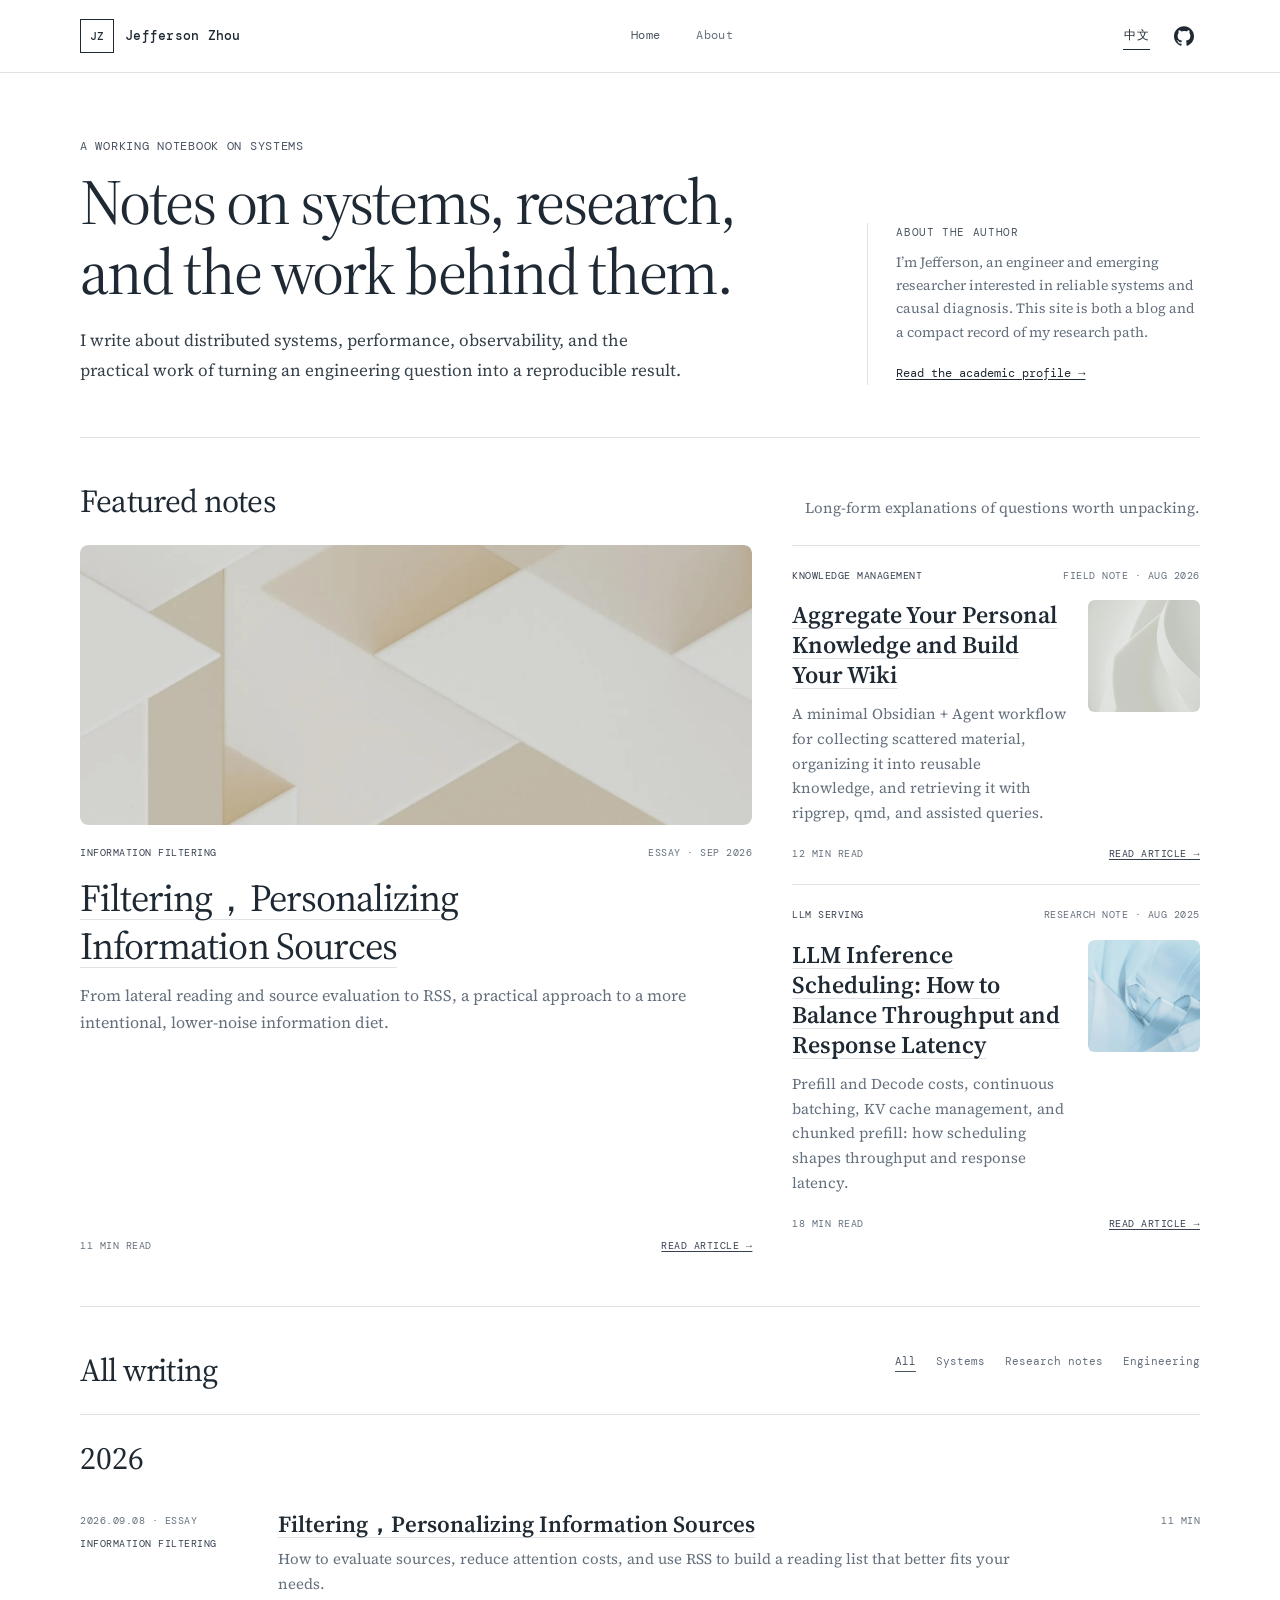
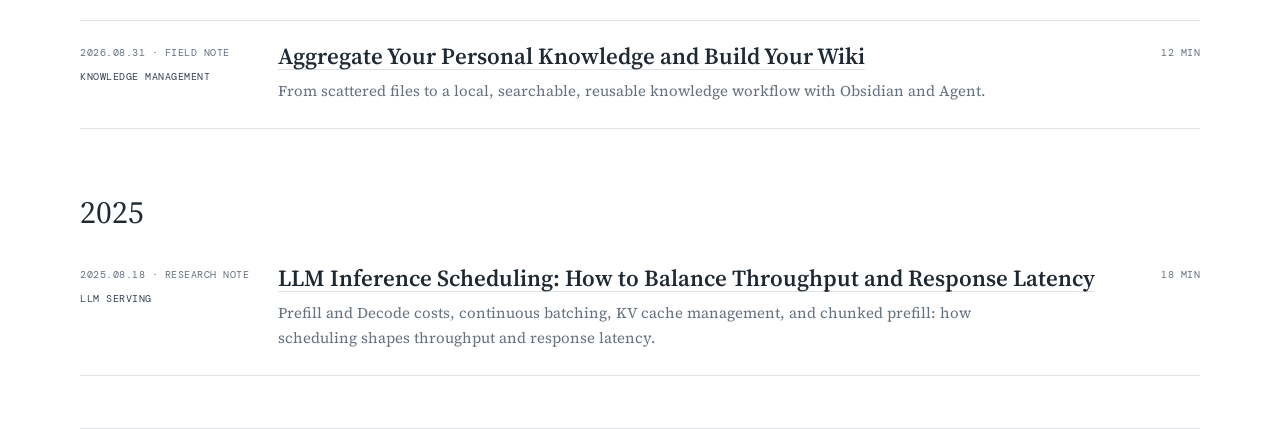
==== commit 13b5e675: "Group writing archive by first-publication year" ====
--- a/index.html
+++ b/index.html
@@ -9,8 +9,8 @@
     <link rel="preconnect" href="https://fonts.googleapis.com" />
     <link rel="preconnect" href="https://fonts.gstatic.com" crossorigin />
     <link href="https://fonts.googleapis.com/css2?family=DM+Mono:wght@400;500&amp;family=Source+Serif+4:opsz,wght@8..60,400;8..60,600&amp;display=swap" rel="stylesheet" />
-    <link rel="stylesheet" href="styles.css?v=20260927-9" />
-    <script src="main.js?v=20260927-1" defer></script>
+    <link rel="stylesheet" href="styles.css?v=20260927-10" />
+    <script src="main.js?v=20260927-2" defer></script>
   </head>
   <body data-page="home">
     <a class="skip-link" href="#main">Skip to content</a>
@@ -109,21 +109,27 @@
         </div>
 
         <div class="blog-feed" aria-live="polite">
-          <article class="blog-row" data-category="research" data-published="2026-09-08">
-            <div class="blog-row-meta"><span data-en="2026.09.08 · Essay" data-zh="2026.09.08 · 思考笔记">2026.09.08 · Essay</span><span data-en="Information filtering" data-zh="信息筛选">Information filtering</span></div>
-            <div><h3><a href="articles/filtering-personalizing-information-sources.html" data-href-en="articles/filtering-personalizing-information-sources.html" data-href-zh="articles/filter-personal-information.html" data-en="Filtering，Personalizing Information Sources" data-zh="过滤，个性化信息源">Filtering，Personalizing Information Sources</a></h3><p data-en="How to evaluate sources, reduce attention costs, and use RSS to build a reading list that better fits your needs." data-zh="如何判断信源、降低注意力成本，并用 RSS 建立更适合自己的阅读列表。">How to evaluate sources, reduce attention costs, and use RSS to build a reading list that better fits your needs.</p></div>
-            <span class="blog-row-time" data-en="11 min" data-zh="11 分钟">11 min</span>
-          </article>
-          <article class="blog-row" data-category="research engineering" data-published="2026-08-31">
-            <div class="blog-row-meta"><span data-en="2026.08.31 · Field note" data-zh="2026.08.31 · 实践笔记">2026.08.31 · Field note</span><span data-en="Knowledge management" data-zh="知识管理">Knowledge management</span></div>
-            <div><h3><a href="articles/aggregate-your-personal-knowledge.html" data-href-en="articles/aggregate-your-personal-knowledge.html" data-href-zh="article.html" data-en="Aggregate Your Personal Knowledge and Build Your Wiki" data-zh="聚合你的个人知识，构建你的wiki">Aggregate Your Personal Knowledge and Build Your Wiki</a></h3><p data-en="From scattered files to a local, searchable, reusable knowledge workflow with Obsidian and Agent." data-zh="从散落文件到可检索、可复用的本地知识工作流：一份 Obsidian + Agent 实践笔记。">From scattered files to a local, searchable, reusable knowledge workflow with Obsidian and Agent.</p></div>
-            <span class="blog-row-time" data-en="12 min" data-zh="12 分钟">12 min</span>
-          </article>
-          <article class="blog-row" data-category="systems research" data-published="2025-08-18">
-            <div class="blog-row-meta"><span data-en="2025.08.18 · Research note" data-zh="2025.08.18 · 研究笔记">2025.08.18 · Research note</span><span data-en="LLM serving" data-zh="LLM 推理系统">LLM serving</span></div>
-            <div><h3><a href="articles/llm-inference-scheduling-en.html" data-href-en="articles/llm-inference-scheduling-en.html" data-href-zh="articles/llm-inference-scheduling.html" data-en="LLM Inference Scheduling: How to Balance Throughput and Response Latency" data-zh="LLM 推理调度：如何兼顾吞吐量与响应延迟">LLM Inference Scheduling: How to Balance Throughput and Response Latency</a></h3><p data-en="Prefill and Decode costs, continuous batching, KV cache management, and chunked prefill: how scheduling shapes throughput and response latency." data-zh="从 Prefill 与 Decode 的成本出发，理解连续批处理、KV cache 管理与分块 Prefill 如何影响吞吐量、响应延迟和生成节奏。">Prefill and Decode costs, continuous batching, KV cache management, and chunked prefill: how scheduling shapes throughput and response latency.</p></div>
-            <span class="blog-row-time" data-en="18 min" data-zh="18 分钟">18 min</span>
-          </article>
+          <section class="blog-year-group" aria-labelledby="writing-year-2026" data-year="2026">
+            <h3 id="writing-year-2026" class="blog-year-title">2026</h3>
+            <article class="blog-row" data-category="research" data-published="2026-09-08">
+              <div class="blog-row-meta"><span data-en="2026.09.08 · Essay" data-zh="2026.09.08 · 思考笔记">2026.09.08 · Essay</span><span data-en="Information filtering" data-zh="信息筛选">Information filtering</span></div>
+              <div><h4><a href="articles/filtering-personalizing-information-sources.html" data-href-en="articles/filtering-personalizing-information-sources.html" data-href-zh="articles/filter-personal-information.html" data-en="Filtering，Personalizing Information Sources" data-zh="过滤，个性化信息源">Filtering，Personalizing Information Sources</a></h4><p data-en="How to evaluate sources, reduce attention costs, and use RSS to build a reading list that better fits your needs." data-zh="如何判断信源、降低注意力成本，并用 RSS 建立更适合自己的阅读列表。">How to evaluate sources, reduce attention costs, and use RSS to build a reading list that better fits your needs.</p></div>
+              <span class="blog-row-time" data-en="11 min" data-zh="11 分钟">11 min</span>
+            </article>
+            <article class="blog-row" data-category="research engineering" data-published="2026-08-31">
+              <div class="blog-row-meta"><span data-en="2026.08.31 · Field note" data-zh="2026.08.31 · 实践笔记">2026.08.31 · Field note</span><span data-en="Knowledge management" data-zh="知识管理">Knowledge management</span></div>
+              <div><h4><a href="articles/aggregate-your-personal-knowledge.html" data-href-en="articles/aggregate-your-personal-knowledge.html" data-href-zh="article.html" data-en="Aggregate Your Personal Knowledge and Build Your Wiki" data-zh="聚合你的个人知识，构建你的wiki">Aggregate Your Personal Knowledge and Build Your Wiki</a></h4><p data-en="From scattered files to a local, searchable, reusable knowledge workflow with Obsidian and Agent." data-zh="从散落文件到可检索、可复用的本地知识工作流：一份 Obsidian + Agent 实践笔记。">From scattered files to a local, searchable, reusable knowledge workflow with Obsidian and Agent.</p></div>
+              <span class="blog-row-time" data-en="12 min" data-zh="12 分钟">12 min</span>
+            </article>
+          </section>
+          <section class="blog-year-group" aria-labelledby="writing-year-2025" data-year="2025">
+            <h3 id="writing-year-2025" class="blog-year-title">2025</h3>
+            <article class="blog-row" data-category="systems research" data-published="2025-08-18">
+              <div class="blog-row-meta"><span data-en="2025.08.18 · Research note" data-zh="2025.08.18 · 研究笔记">2025.08.18 · Research note</span><span data-en="LLM serving" data-zh="LLM 推理系统">LLM serving</span></div>
+              <div><h4><a href="articles/llm-inference-scheduling-en.html" data-href-en="articles/llm-inference-scheduling-en.html" data-href-zh="articles/llm-inference-scheduling.html" data-en="LLM Inference Scheduling: How to Balance Throughput and Response Latency" data-zh="LLM 推理调度：如何兼顾吞吐量与响应延迟">LLM Inference Scheduling: How to Balance Throughput and Response Latency</a></h4><p data-en="Prefill and Decode costs, continuous batching, KV cache management, and chunked prefill: how scheduling shapes throughput and response latency." data-zh="从 Prefill 与 Decode 的成本出发，理解连续批处理、KV cache 管理与分块 Prefill 如何影响吞吐量、响应延迟和生成节奏。">Prefill and Decode costs, continuous batching, KV cache management, and chunked prefill: how scheduling shapes throughput and response latency.</p></div>
+              <span class="blog-row-time" data-en="18 min" data-zh="18 分钟">18 min</span>
+            </article>
+          </section>
         </div>
       </section>
     </main>
--- a/styles.css
+++ b/styles.css
@@ -412,13 +412,13 @@
 }
 
 .featured-post h3 a,
-.blog-row h3 a {
+.blog-row h4 a {
   color: inherit;
   text-decoration-color: var(--rule);
 }
 
 .featured-post h3 a:hover,
-.blog-row h3 a:hover {
+.blog-row h4 a:hover {
   color: var(--accent-hover);
   text-decoration-color: var(--accent-hover);
 }
@@ -486,6 +486,24 @@
 
 .blog-feed {
   border-top: 1px solid var(--rule);
+}
+
+.blog-year-group + .blog-year-group {
+  margin-top: 40px;
+}
+
+.blog-year-title {
+  margin: 0;
+  padding: 24px 0 12px;
+  color: var(--ink);
+  font-family: var(--serif);
+  font-size: 32px;
+  font-weight: 400;
+  line-height: 1.2;
+}
+
+.blog-year-group[hidden] {
+  display: none;
 }
 
 .blog-row {
@@ -512,7 +530,7 @@
   color: var(--accent-dark);
 }
 
-.blog-row h3 {
+.blog-row h4 {
   margin: -3px 0 7px;
   font-size: 23px;
   font-weight: 600;
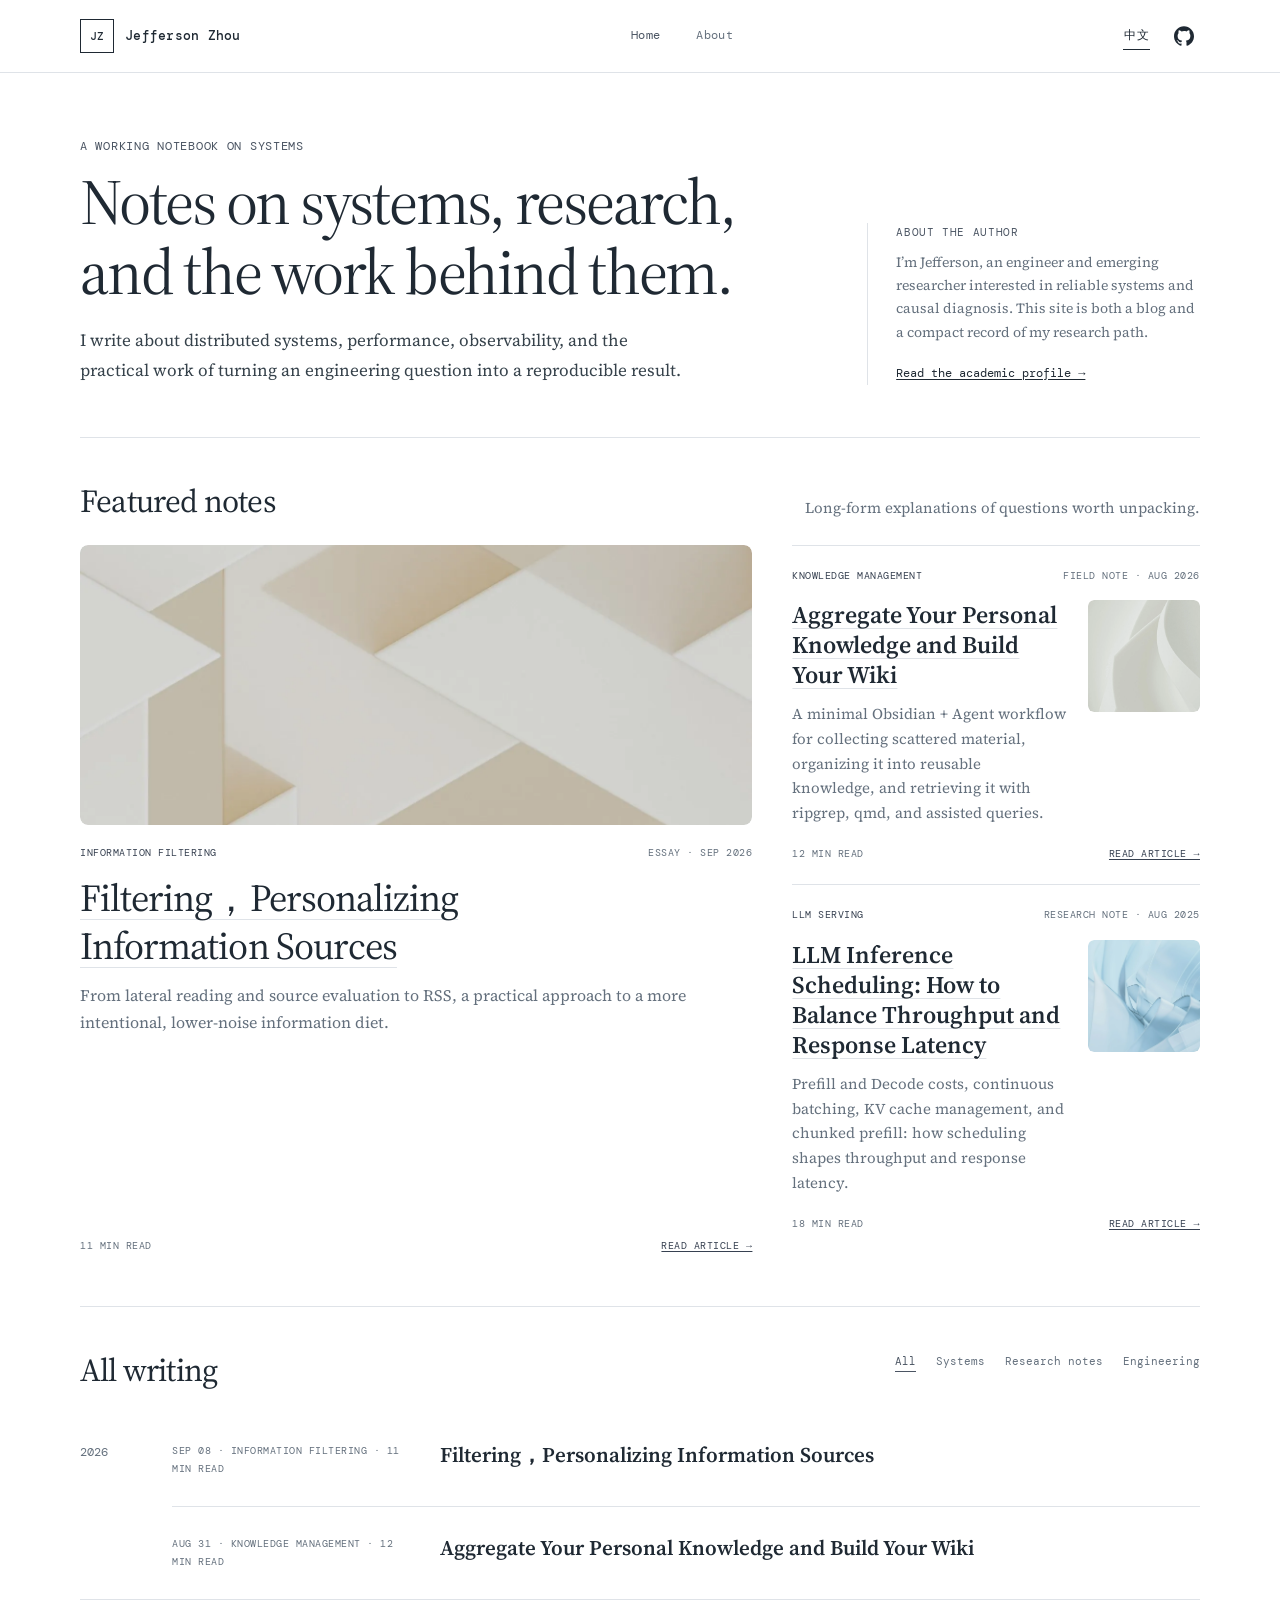
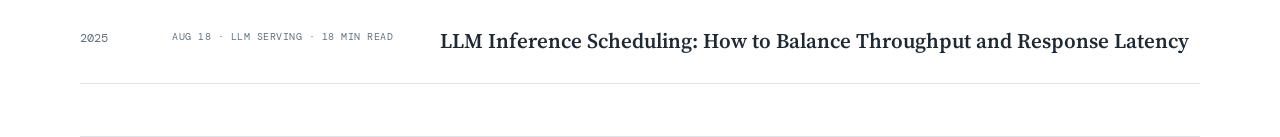
==== commit 12a8d72c: "Match compact three-column year archive layout" ====
--- a/index.html
+++ b/index.html
@@ -9,7 +9,7 @@
     <link rel="preconnect" href="https://fonts.googleapis.com" />
     <link rel="preconnect" href="https://fonts.gstatic.com" crossorigin />
     <link href="https://fonts.googleapis.com/css2?family=DM+Mono:wght@400;500&amp;family=Source+Serif+4:opsz,wght@8..60,400;8..60,600&amp;display=swap" rel="stylesheet" />
-    <link rel="stylesheet" href="styles.css?v=20260927-10" />
+    <link rel="stylesheet" href="styles.css?v=20260927-11" />
     <script src="main.js?v=20260927-2" defer></script>
   </head>
   <body data-page="home">
@@ -112,22 +112,19 @@
           <section class="blog-year-group" aria-labelledby="writing-year-2026" data-year="2026">
             <h3 id="writing-year-2026" class="blog-year-title">2026</h3>
             <article class="blog-row" data-category="research" data-published="2026-09-08">
-              <div class="blog-row-meta"><span data-en="2026.09.08 · Essay" data-zh="2026.09.08 · 思考笔记">2026.09.08 · Essay</span><span data-en="Information filtering" data-zh="信息筛选">Information filtering</span></div>
-              <div><h4><a href="articles/filtering-personalizing-information-sources.html" data-href-en="articles/filtering-personalizing-information-sources.html" data-href-zh="articles/filter-personal-information.html" data-en="Filtering，Personalizing Information Sources" data-zh="过滤，个性化信息源">Filtering，Personalizing Information Sources</a></h4><p data-en="How to evaluate sources, reduce attention costs, and use RSS to build a reading list that better fits your needs." data-zh="如何判断信源、降低注意力成本，并用 RSS 建立更适合自己的阅读列表。">How to evaluate sources, reduce attention costs, and use RSS to build a reading list that better fits your needs.</p></div>
-              <span class="blog-row-time" data-en="11 min" data-zh="11 分钟">11 min</span>
+              <div class="blog-row-meta" data-en="Sep 08 · Information filtering · 11 min read" data-zh="9 月 8 日 · 信息筛选 · 阅读 11 分钟">Sep 08 · Information filtering · 11 min read</div>
+              <div><h4><a href="articles/filtering-personalizing-information-sources.html" data-href-en="articles/filtering-personalizing-information-sources.html" data-href-zh="articles/filter-personal-information.html" data-en="Filtering，Personalizing Information Sources" data-zh="过滤，个性化信息源">Filtering，Personalizing Information Sources</a></h4></div>
             </article>
             <article class="blog-row" data-category="research engineering" data-published="2026-08-31">
-              <div class="blog-row-meta"><span data-en="2026.08.31 · Field note" data-zh="2026.08.31 · 实践笔记">2026.08.31 · Field note</span><span data-en="Knowledge management" data-zh="知识管理">Knowledge management</span></div>
-              <div><h4><a href="articles/aggregate-your-personal-knowledge.html" data-href-en="articles/aggregate-your-personal-knowledge.html" data-href-zh="article.html" data-en="Aggregate Your Personal Knowledge and Build Your Wiki" data-zh="聚合你的个人知识，构建你的wiki">Aggregate Your Personal Knowledge and Build Your Wiki</a></h4><p data-en="From scattered files to a local, searchable, reusable knowledge workflow with Obsidian and Agent." data-zh="从散落文件到可检索、可复用的本地知识工作流：一份 Obsidian + Agent 实践笔记。">From scattered files to a local, searchable, reusable knowledge workflow with Obsidian and Agent.</p></div>
-              <span class="blog-row-time" data-en="12 min" data-zh="12 分钟">12 min</span>
+              <div class="blog-row-meta" data-en="Aug 31 · Knowledge management · 12 min read" data-zh="8 月 31 日 · 知识管理 · 阅读 12 分钟">Aug 31 · Knowledge management · 12 min read</div>
+              <div><h4><a href="articles/aggregate-your-personal-knowledge.html" data-href-en="articles/aggregate-your-personal-knowledge.html" data-href-zh="article.html" data-en="Aggregate Your Personal Knowledge and Build Your Wiki" data-zh="聚合你的个人知识，构建你的wiki">Aggregate Your Personal Knowledge and Build Your Wiki</a></h4></div>
             </article>
           </section>
           <section class="blog-year-group" aria-labelledby="writing-year-2025" data-year="2025">
             <h3 id="writing-year-2025" class="blog-year-title">2025</h3>
             <article class="blog-row" data-category="systems research" data-published="2025-08-18">
-              <div class="blog-row-meta"><span data-en="2025.08.18 · Research note" data-zh="2025.08.18 · 研究笔记">2025.08.18 · Research note</span><span data-en="LLM serving" data-zh="LLM 推理系统">LLM serving</span></div>
-              <div><h4><a href="articles/llm-inference-scheduling-en.html" data-href-en="articles/llm-inference-scheduling-en.html" data-href-zh="articles/llm-inference-scheduling.html" data-en="LLM Inference Scheduling: How to Balance Throughput and Response Latency" data-zh="LLM 推理调度：如何兼顾吞吐量与响应延迟">LLM Inference Scheduling: How to Balance Throughput and Response Latency</a></h4><p data-en="Prefill and Decode costs, continuous batching, KV cache management, and chunked prefill: how scheduling shapes throughput and response latency." data-zh="从 Prefill 与 Decode 的成本出发，理解连续批处理、KV cache 管理与分块 Prefill 如何影响吞吐量、响应延迟和生成节奏。">Prefill and Decode costs, continuous batching, KV cache management, and chunked prefill: how scheduling shapes throughput and response latency.</p></div>
-              <span class="blog-row-time" data-en="18 min" data-zh="18 分钟">18 min</span>
+              <div class="blog-row-meta" data-en="Aug 18 · LLM serving · 18 min read" data-zh="8 月 18 日 · LLM 推理系统 · 阅读 18 分钟">Aug 18 · LLM serving · 18 min read</div>
+              <div><h4><a href="articles/llm-inference-scheduling-en.html" data-href-en="articles/llm-inference-scheduling-en.html" data-href-zh="articles/llm-inference-scheduling.html" data-en="LLM Inference Scheduling: How to Balance Throughput and Response Latency" data-zh="LLM 推理调度：如何兼顾吞吐量与响应延迟">LLM Inference Scheduling: How to Balance Throughput and Response Latency</a></h4></div>
             </article>
           </section>
         </div>
--- a/styles.css
+++ b/styles.css
@@ -385,8 +385,7 @@
 
 .post-label-row,
 .post-footer,
-.blog-row-meta,
-.blog-row-time {
+.blog-row-meta {
   font-family: var(--mono);
   font-size: 10px;
   letter-spacing: 0.05em;
@@ -485,21 +484,27 @@
 }
 
 .blog-feed {
-  border-top: 1px solid var(--rule);
-}
-
-.blog-year-group + .blog-year-group {
-  margin-top: 40px;
+  margin-top: 8px;
+}
+
+.blog-year-group {
+  display: grid;
+  grid-template-columns: 68px minmax(0, 1fr);
+  column-gap: 24px;
+  border-bottom: 1px solid var(--rule);
 }
 
 .blog-year-title {
-  margin: 0;
-  padding: 24px 0 12px;
-  color: var(--ink);
-  font-family: var(--serif);
-  font-size: 32px;
+  grid-column: 1;
+  grid-row: 1;
+  align-self: start;
+  margin: 0;
+  padding: 28px 0;
+  color: var(--muted);
+  font-family: var(--mono);
+  font-size: 12px;
   font-weight: 400;
-  line-height: 1.2;
+  line-height: 1.8;
 }
 
 .blog-year-group[hidden] {
@@ -507,12 +512,17 @@
 }
 
 .blog-row {
+  grid-column: 2;
   display: grid;
-  grid-template-columns: 170px minmax(0, 1fr) 70px;
+  grid-template-columns: 240px minmax(0, 1fr);
   gap: 28px;
   align-items: start;
-  padding: 24px 0;
+  padding: 28px 0;
   border-bottom: 1px solid var(--rule);
+}
+
+.blog-row:last-child {
+  border-bottom: 0;
 }
 
 .blog-row[hidden] {
@@ -520,34 +530,19 @@
 }
 
 .blog-row-meta {
-  display: flex;
-  flex-direction: column;
-  gap: 7px;
-  color: var(--muted);
-}
-
-.blog-row-meta span:last-child {
-  color: var(--accent-dark);
+  color: var(--muted);
+  line-height: 1.8;
 }
 
 .blog-row h4 {
-  margin: -3px 0 7px;
-  font-size: 23px;
+  margin: -2px 0 0;
+  font-size: 21px;
   font-weight: 600;
-  line-height: 1.3;
-}
-
-.blog-row p {
-  max-width: 760px;
-  margin: 0;
-  color: var(--muted);
-  font-family: var(--serif);
-  font-size: 15px;
-}
-
-.blog-row-time {
-  justify-self: end;
-  color: var(--muted);
+  line-height: 1.4;
+}
+
+.blog-row h4 a {
+  text-decoration: none;
 }
 
 /* Long-form article */
@@ -1845,7 +1840,7 @@
   }
 
   .blog-row {
-    grid-template-columns: 130px minmax(0, 1fr) 55px;
+    grid-template-columns: 180px minmax(0, 1fr);
     gap: 24px;
   }
 
@@ -1967,13 +1962,20 @@
     margin-top: 14px;
   }
 
+  .blog-year-group {
+    grid-template-columns: 1fr;
+  }
+
+  .blog-year-title {
+    grid-row: auto;
+    padding: 24px 0 0;
+  }
+
   .blog-row {
+    grid-column: 1;
     grid-template-columns: 1fr;
-    gap: 14px;
-  }
-
-  .blog-row-time {
-    justify-self: start;
+    gap: 10px;
+    padding: 20px 0;
   }
 
   .article-header {
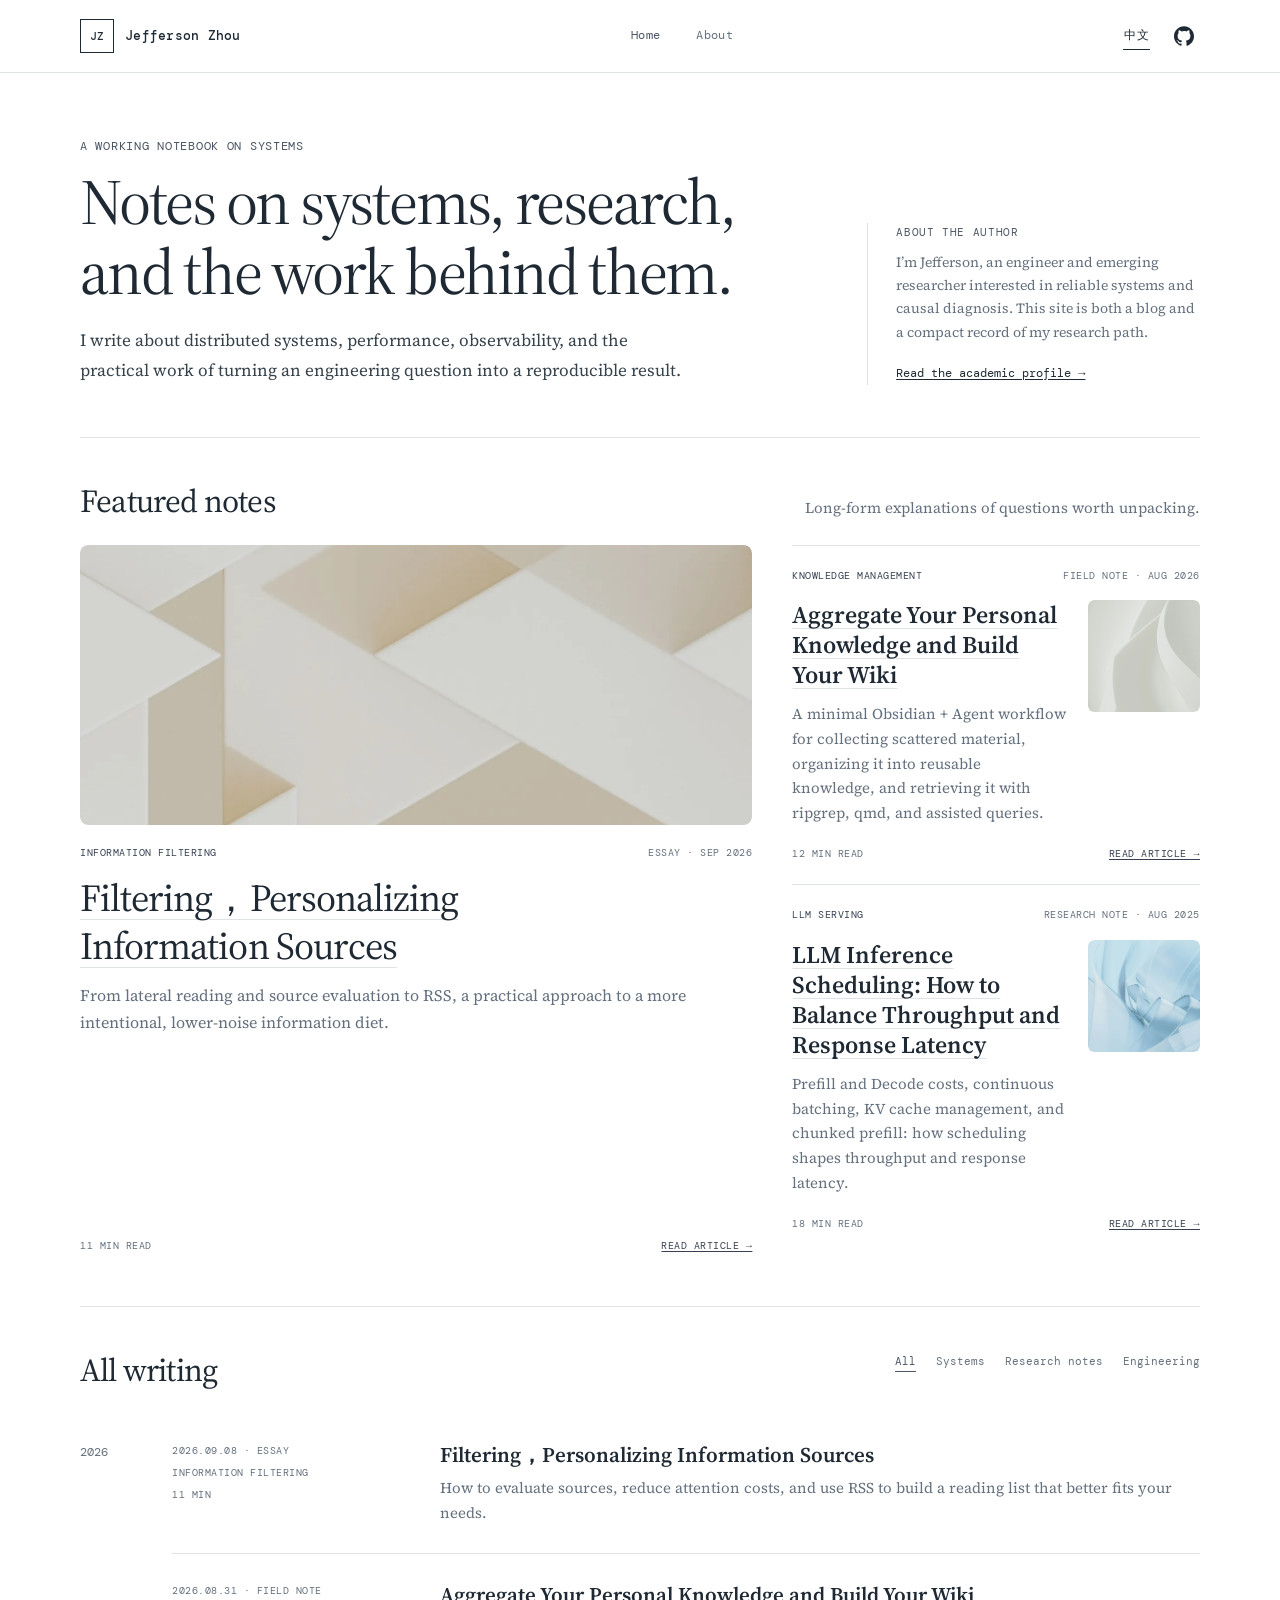
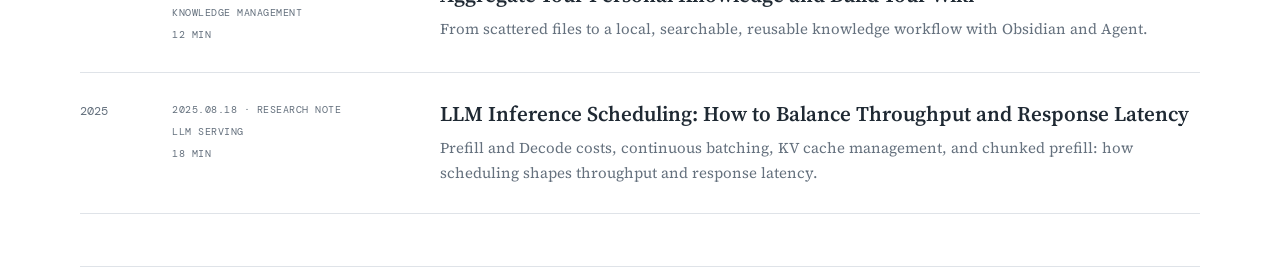
==== commit 320da617: "Preserve original summaries and metadata in year archive" ====
--- a/index.html
+++ b/index.html
@@ -9,7 +9,7 @@
     <link rel="preconnect" href="https://fonts.googleapis.com" />
     <link rel="preconnect" href="https://fonts.gstatic.com" crossorigin />
     <link href="https://fonts.googleapis.com/css2?family=DM+Mono:wght@400;500&amp;family=Source+Serif+4:opsz,wght@8..60,400;8..60,600&amp;display=swap" rel="stylesheet" />
-    <link rel="stylesheet" href="styles.css?v=20260927-11" />
+    <link rel="stylesheet" href="styles.css?v=20260927-12" />
     <script src="main.js?v=20260927-2" defer></script>
   </head>
   <body data-page="home">
@@ -112,19 +112,19 @@
           <section class="blog-year-group" aria-labelledby="writing-year-2026" data-year="2026">
             <h3 id="writing-year-2026" class="blog-year-title">2026</h3>
             <article class="blog-row" data-category="research" data-published="2026-09-08">
-              <div class="blog-row-meta" data-en="Sep 08 · Information filtering · 11 min read" data-zh="9 月 8 日 · 信息筛选 · 阅读 11 分钟">Sep 08 · Information filtering · 11 min read</div>
-              <div><h4><a href="articles/filtering-personalizing-information-sources.html" data-href-en="articles/filtering-personalizing-information-sources.html" data-href-zh="articles/filter-personal-information.html" data-en="Filtering，Personalizing Information Sources" data-zh="过滤，个性化信息源">Filtering，Personalizing Information Sources</a></h4></div>
+              <div class="blog-row-meta"><span data-en="2026.09.08 · Essay" data-zh="2026.09.08 · 思考笔记">2026.09.08 · Essay</span><span data-en="Information filtering" data-zh="信息筛选">Information filtering</span><span data-en="11 min" data-zh="11 分钟">11 min</span></div>
+              <div><h4><a href="articles/filtering-personalizing-information-sources.html" data-href-en="articles/filtering-personalizing-information-sources.html" data-href-zh="articles/filter-personal-information.html" data-en="Filtering，Personalizing Information Sources" data-zh="过滤，个性化信息源">Filtering，Personalizing Information Sources</a></h4><p data-en="How to evaluate sources, reduce attention costs, and use RSS to build a reading list that better fits your needs." data-zh="如何判断信源、降低注意力成本，并用 RSS 建立更适合自己的阅读列表。">How to evaluate sources, reduce attention costs, and use RSS to build a reading list that better fits your needs.</p></div>
             </article>
             <article class="blog-row" data-category="research engineering" data-published="2026-08-31">
-              <div class="blog-row-meta" data-en="Aug 31 · Knowledge management · 12 min read" data-zh="8 月 31 日 · 知识管理 · 阅读 12 分钟">Aug 31 · Knowledge management · 12 min read</div>
-              <div><h4><a href="articles/aggregate-your-personal-knowledge.html" data-href-en="articles/aggregate-your-personal-knowledge.html" data-href-zh="article.html" data-en="Aggregate Your Personal Knowledge and Build Your Wiki" data-zh="聚合你的个人知识，构建你的wiki">Aggregate Your Personal Knowledge and Build Your Wiki</a></h4></div>
+              <div class="blog-row-meta"><span data-en="2026.08.31 · Field note" data-zh="2026.08.31 · 实践笔记">2026.08.31 · Field note</span><span data-en="Knowledge management" data-zh="知识管理">Knowledge management</span><span data-en="12 min" data-zh="12 分钟">12 min</span></div>
+              <div><h4><a href="articles/aggregate-your-personal-knowledge.html" data-href-en="articles/aggregate-your-personal-knowledge.html" data-href-zh="article.html" data-en="Aggregate Your Personal Knowledge and Build Your Wiki" data-zh="聚合你的个人知识，构建你的wiki">Aggregate Your Personal Knowledge and Build Your Wiki</a></h4><p data-en="From scattered files to a local, searchable, reusable knowledge workflow with Obsidian and Agent." data-zh="从散落文件到可检索、可复用的本地知识工作流：一份 Obsidian + Agent 实践笔记。">From scattered files to a local, searchable, reusable knowledge workflow with Obsidian and Agent.</p></div>
             </article>
           </section>
           <section class="blog-year-group" aria-labelledby="writing-year-2025" data-year="2025">
             <h3 id="writing-year-2025" class="blog-year-title">2025</h3>
             <article class="blog-row" data-category="systems research" data-published="2025-08-18">
-              <div class="blog-row-meta" data-en="Aug 18 · LLM serving · 18 min read" data-zh="8 月 18 日 · LLM 推理系统 · 阅读 18 分钟">Aug 18 · LLM serving · 18 min read</div>
-              <div><h4><a href="articles/llm-inference-scheduling-en.html" data-href-en="articles/llm-inference-scheduling-en.html" data-href-zh="articles/llm-inference-scheduling.html" data-en="LLM Inference Scheduling: How to Balance Throughput and Response Latency" data-zh="LLM 推理调度：如何兼顾吞吐量与响应延迟">LLM Inference Scheduling: How to Balance Throughput and Response Latency</a></h4></div>
+              <div class="blog-row-meta"><span data-en="2025.08.18 · Research note" data-zh="2025.08.18 · 研究笔记">2025.08.18 · Research note</span><span data-en="LLM serving" data-zh="LLM 推理系统">LLM serving</span><span data-en="18 min" data-zh="18 分钟">18 min</span></div>
+              <div><h4><a href="articles/llm-inference-scheduling-en.html" data-href-en="articles/llm-inference-scheduling-en.html" data-href-zh="articles/llm-inference-scheduling.html" data-en="LLM Inference Scheduling: How to Balance Throughput and Response Latency" data-zh="LLM 推理调度：如何兼顾吞吐量与响应延迟">LLM Inference Scheduling: How to Balance Throughput and Response Latency</a></h4><p data-en="Prefill and Decode costs, continuous batching, KV cache management, and chunked prefill: how scheduling shapes throughput and response latency." data-zh="从 Prefill 与 Decode 的成本出发，理解连续批处理、KV cache 管理与分块 Prefill 如何影响吞吐量、响应延迟和生成节奏。">Prefill and Decode costs, continuous batching, KV cache management, and chunked prefill: how scheduling shapes throughput and response latency.</p></div>
             </article>
           </section>
         </div>
--- a/styles.css
+++ b/styles.css
@@ -530,8 +530,19 @@
 }
 
 .blog-row-meta {
+  display: flex;
+  flex-direction: column;
+  gap: 4px;
   color: var(--muted);
   line-height: 1.8;
+}
+
+.blog-row p {
+  margin: 7px 0 0;
+  color: var(--muted);
+  font-family: var(--serif);
+  font-size: 15px;
+  line-height: 1.65;
 }
 
 .blog-row h4 {
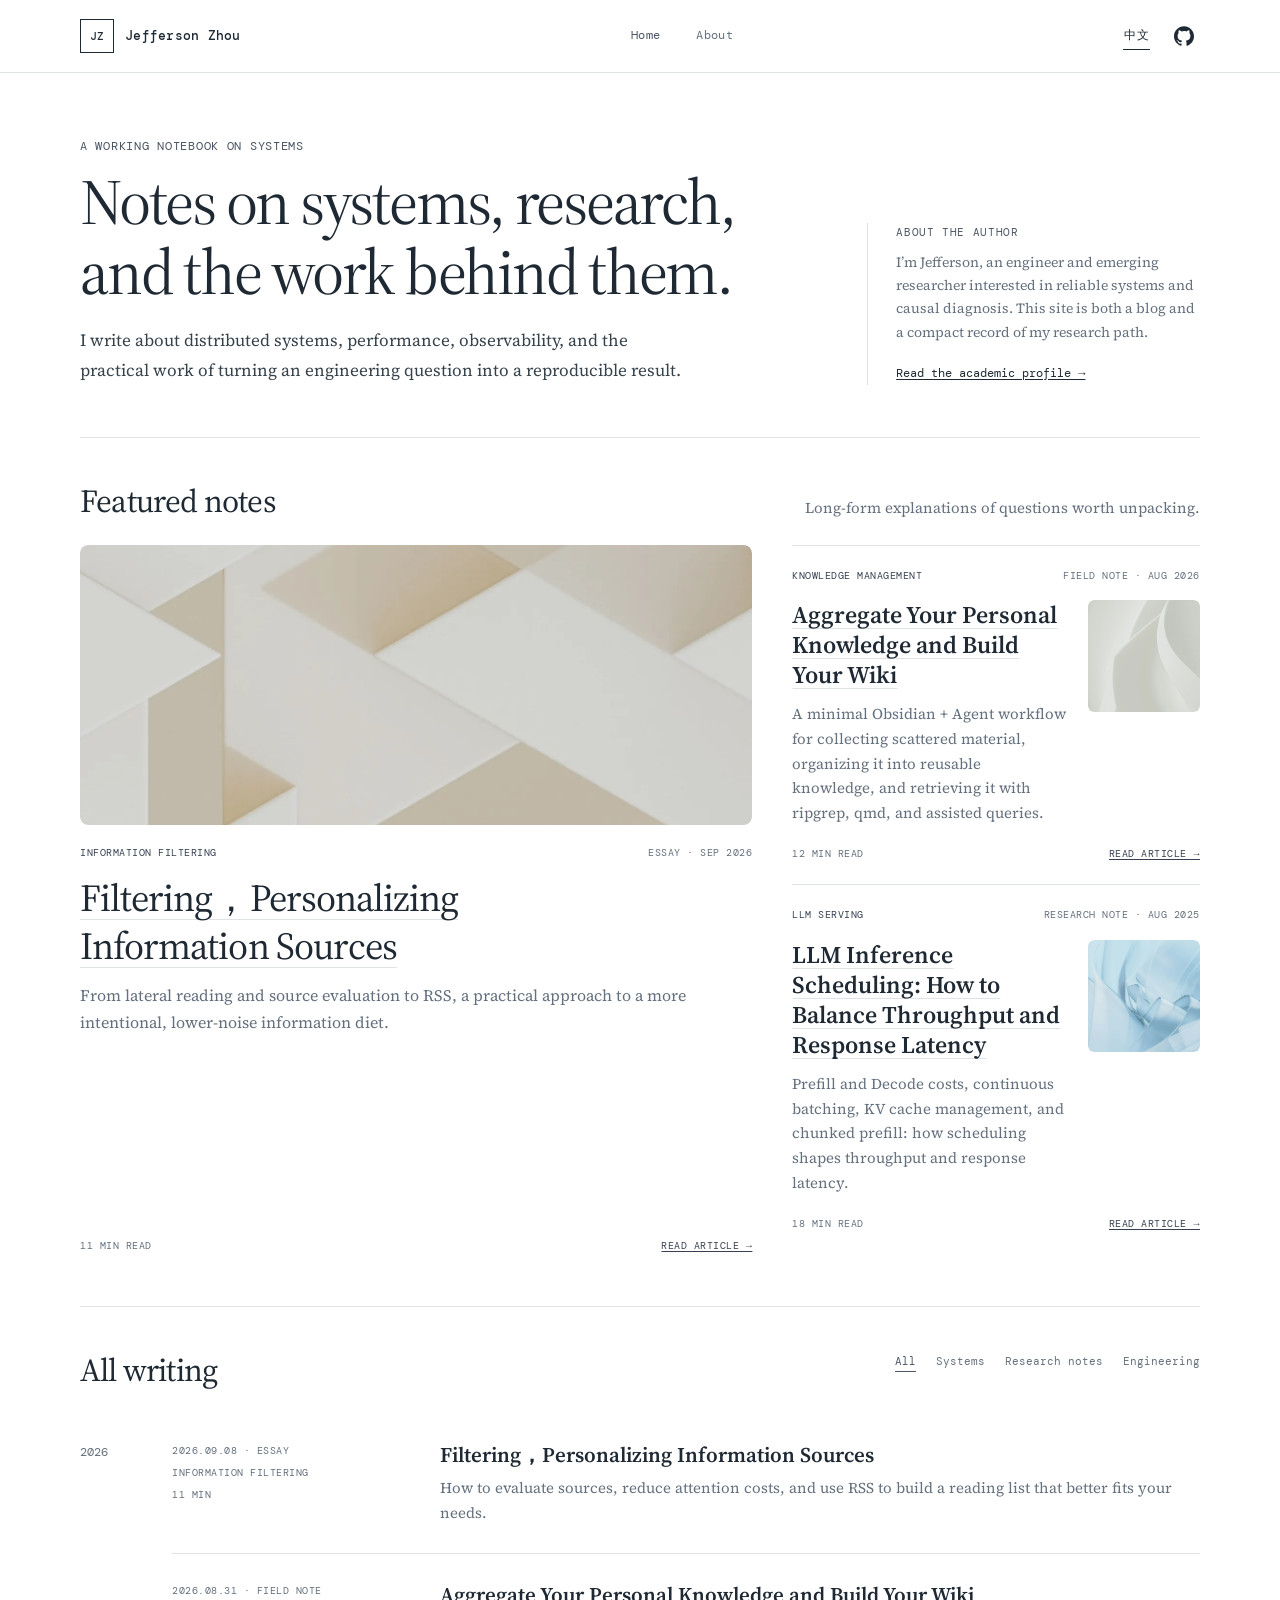
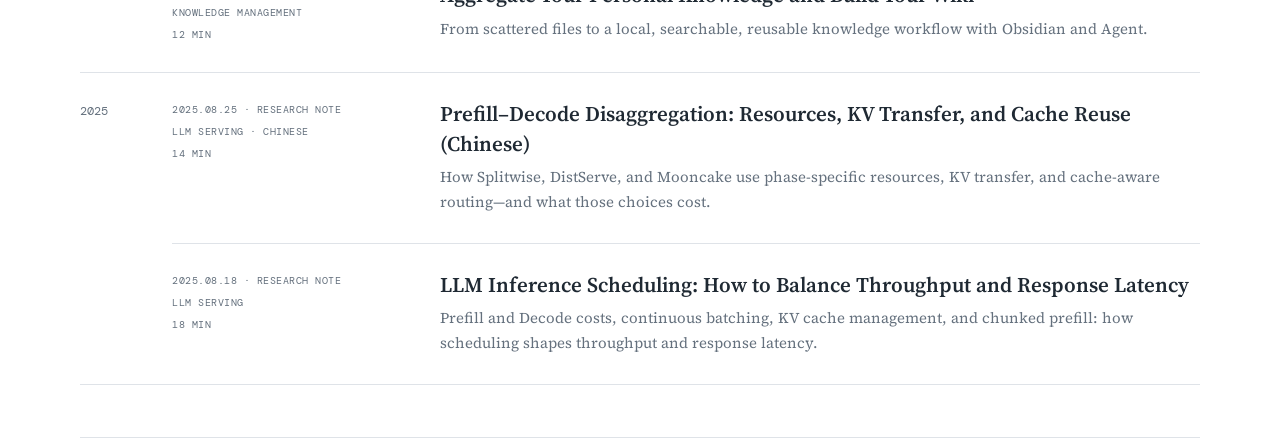
==== commit a31b0fb0: "Publish Prefill Decode disaggregation article and interactive diagram" ====
--- a/index.html
+++ b/index.html
@@ -9,7 +9,7 @@
     <link rel="preconnect" href="https://fonts.googleapis.com" />
     <link rel="preconnect" href="https://fonts.gstatic.com" crossorigin />
     <link href="https://fonts.googleapis.com/css2?family=DM+Mono:wght@400;500&amp;family=Source+Serif+4:opsz,wght@8..60,400;8..60,600&amp;display=swap" rel="stylesheet" />
-    <link rel="stylesheet" href="styles.css?v=20260927-12" />
+    <link rel="stylesheet" href="styles.css?v=20260928-1" />
     <script src="main.js?v=20260927-2" defer></script>
   </head>
   <body data-page="home">
@@ -122,6 +122,10 @@
           </section>
           <section class="blog-year-group" aria-labelledby="writing-year-2025" data-year="2025">
             <h3 id="writing-year-2025" class="blog-year-title">2025</h3>
+            <article class="blog-row" data-category="systems research" data-published="2025-08-25">
+              <div class="blog-row-meta"><span data-en="2025.08.25 · Research note" data-zh="2025.08.25 · 研究笔记">2025.08.25 · Research note</span><span data-en="LLM serving · Chinese" data-zh="LLM 推理系统">LLM serving · Chinese</span><span data-en="14 min" data-zh="14 分钟">14 min</span></div>
+              <div><h4><a href="articles/prefill-decode-disaggregation.html" data-href-en="articles/prefill-decode-disaggregation.html" data-href-zh="articles/prefill-decode-disaggregation.html" data-en="Prefill–Decode Disaggregation: Resources, KV Transfer, and Cache Reuse (Chinese)" data-zh="Prefill–Decode 分离：资源配置、KV 交接与缓存复用">Prefill–Decode Disaggregation: Resources, KV Transfer, and Cache Reuse (Chinese)</a></h4><p data-en="How Splitwise, DistServe, and Mooncake use phase-specific resources, KV transfer, and cache-aware routing—and what those choices cost." data-zh="结合 Splitwise、DistServe 与 Mooncake，理解两阶段独立配置、KV 交接及缓存复用与请求路由之间的取舍。">How Splitwise, DistServe, and Mooncake use phase-specific resources, KV transfer, and cache-aware routing—and what those choices cost.</p></div>
+            </article>
             <article class="blog-row" data-category="systems research" data-published="2025-08-18">
               <div class="blog-row-meta"><span data-en="2025.08.18 · Research note" data-zh="2025.08.18 · 研究笔记">2025.08.18 · Research note</span><span data-en="LLM serving" data-zh="LLM 推理系统">LLM serving</span><span data-en="18 min" data-zh="18 分钟">18 min</span></div>
               <div><h4><a href="articles/llm-inference-scheduling-en.html" data-href-en="articles/llm-inference-scheduling-en.html" data-href-zh="articles/llm-inference-scheduling.html" data-en="LLM Inference Scheduling: How to Balance Throughput and Response Latency" data-zh="LLM 推理调度：如何兼顾吞吐量与响应延迟">LLM Inference Scheduling: How to Balance Throughput and Response Latency</a></h4><p data-en="Prefill and Decode costs, continuous batching, KV cache management, and chunked prefill: how scheduling shapes throughput and response latency." data-zh="从 Prefill 与 Decode 的成本出发，理解连续批处理、KV cache 管理与分块 Prefill 如何影响吞吐量、响应延迟和生成节奏。">Prefill and Decode costs, continuous batching, KV cache management, and chunked prefill: how scheduling shapes throughput and response latency.</p></div>
--- a/styles.css
+++ b/styles.css
@@ -1017,6 +1017,33 @@
   line-height: 1.5;
 }
 
+.interactive-figure {
+  margin: 40px 0;
+}
+
+.interactive-figure iframe {
+  display: block;
+  width: 100%;
+  max-width: 100%;
+  border: 1px solid var(--rule);
+  border-radius: 8px;
+  background: #fff;
+}
+
+.interactive-figure figcaption {
+  margin-top: 13px;
+  color: var(--muted);
+  font-family: var(--mono);
+  font-size: 10px;
+  line-height: 1.5;
+}
+
+@media (max-width: 760px) {
+  .interactive-figure iframe {
+    height: 1300px;
+  }
+}
+
 .article-table-wrap {
   width: 100%;
   margin: 32px 0;
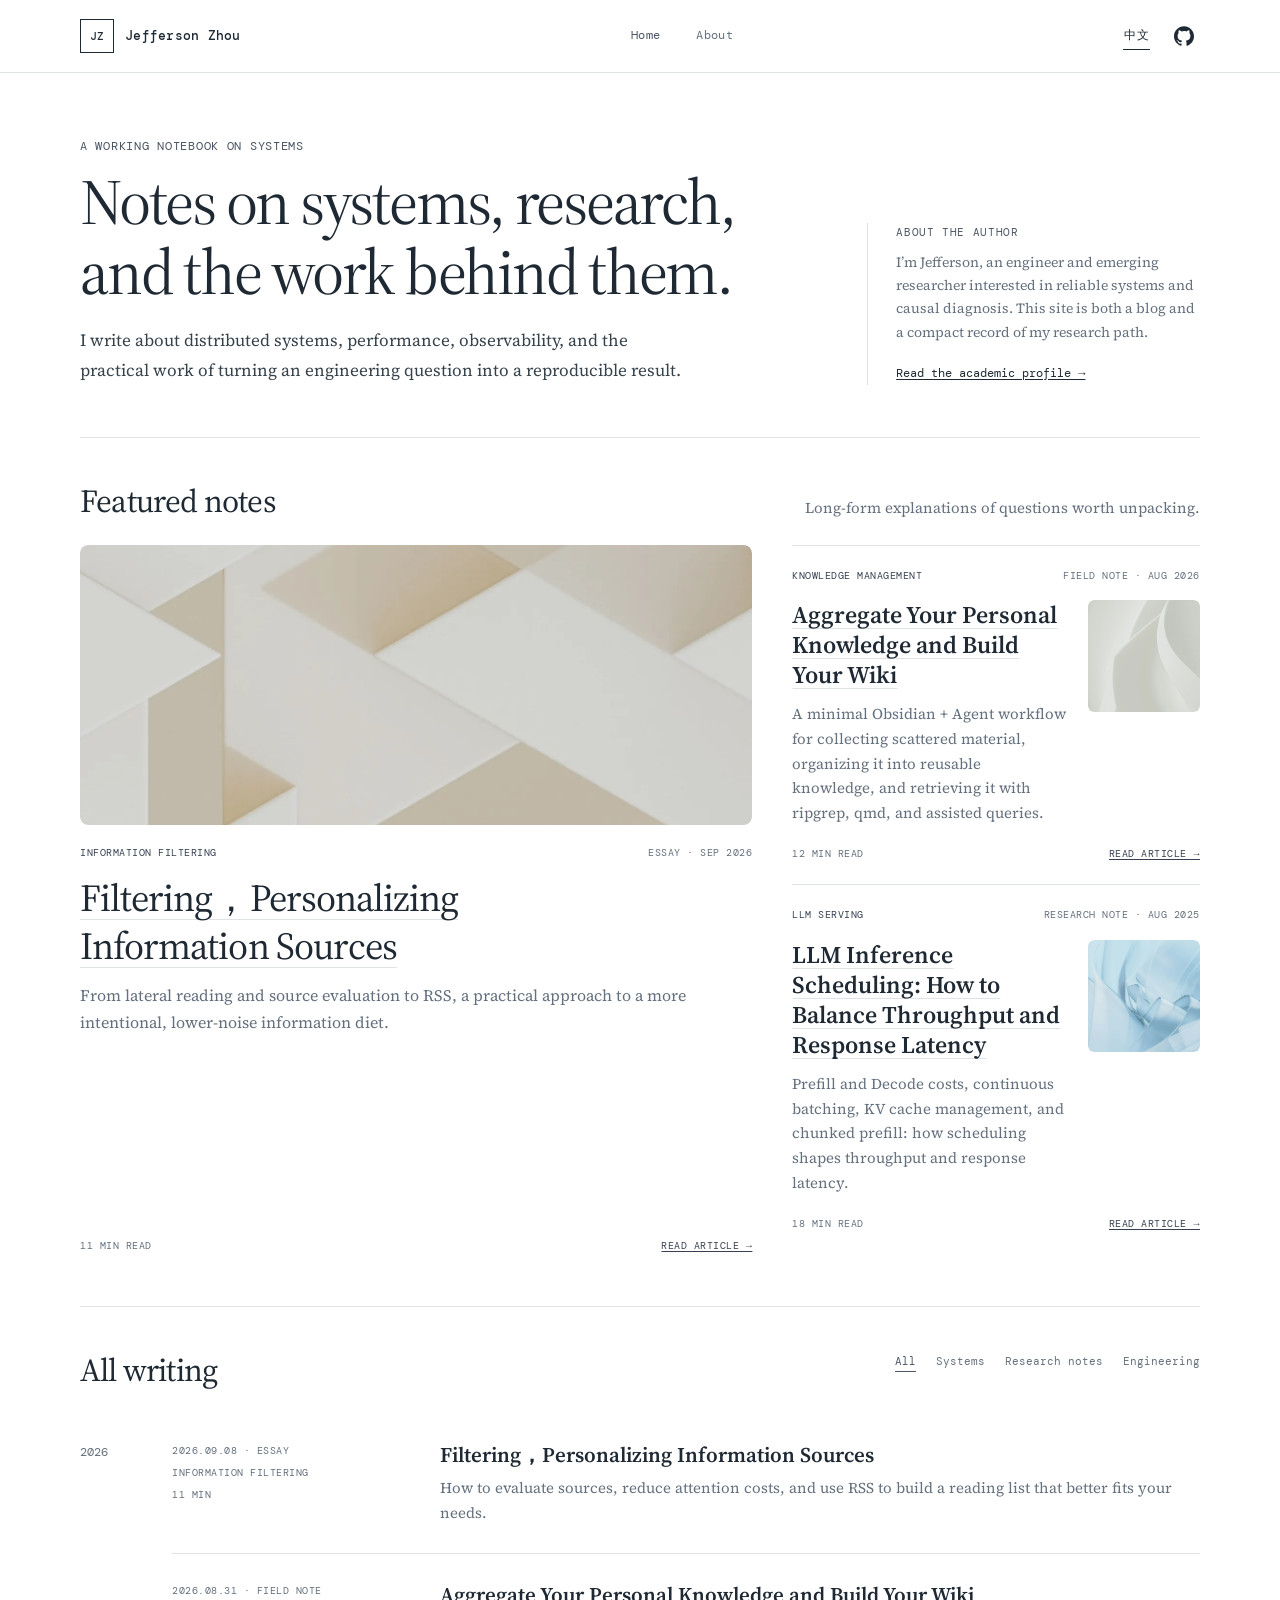
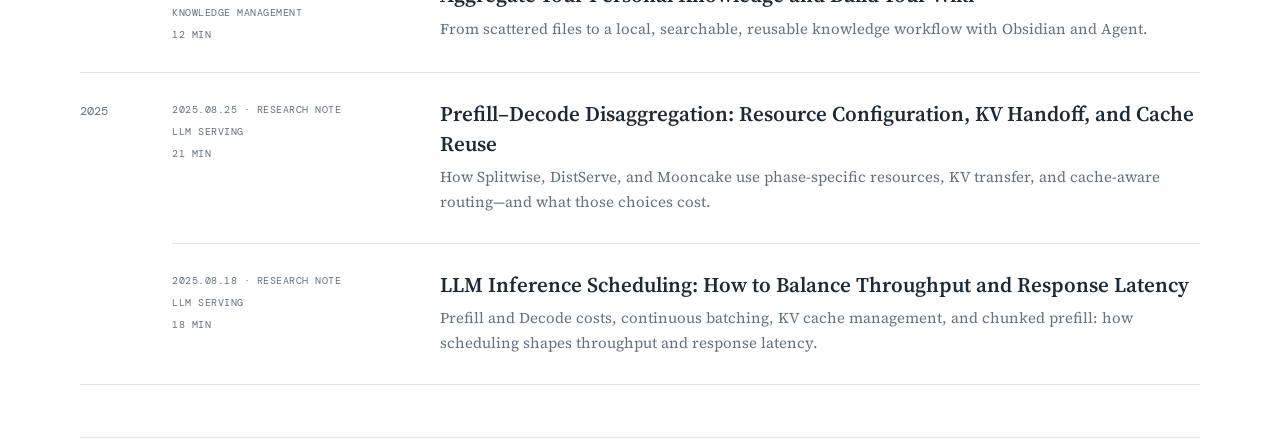
==== commit 80521f26: "Publish English Prefill Decode disaggregation article" ====
--- a/index.html
+++ b/index.html
@@ -123,8 +123,8 @@
           <section class="blog-year-group" aria-labelledby="writing-year-2025" data-year="2025">
             <h3 id="writing-year-2025" class="blog-year-title">2025</h3>
             <article class="blog-row" data-category="systems research" data-published="2025-08-25">
-              <div class="blog-row-meta"><span data-en="2025.08.25 · Research note" data-zh="2025.08.25 · 研究笔记">2025.08.25 · Research note</span><span data-en="LLM serving · Chinese" data-zh="LLM 推理系统">LLM serving · Chinese</span><span data-en="14 min" data-zh="14 分钟">14 min</span></div>
-              <div><h4><a href="articles/prefill-decode-disaggregation.html" data-href-en="articles/prefill-decode-disaggregation.html" data-href-zh="articles/prefill-decode-disaggregation.html" data-en="Prefill–Decode Disaggregation: Resources, KV Transfer, and Cache Reuse (Chinese)" data-zh="Prefill–Decode 分离：资源配置、KV 交接与缓存复用">Prefill–Decode Disaggregation: Resources, KV Transfer, and Cache Reuse (Chinese)</a></h4><p data-en="How Splitwise, DistServe, and Mooncake use phase-specific resources, KV transfer, and cache-aware routing—and what those choices cost." data-zh="结合 Splitwise、DistServe 与 Mooncake，理解两阶段独立配置、KV 交接及缓存复用与请求路由之间的取舍。">How Splitwise, DistServe, and Mooncake use phase-specific resources, KV transfer, and cache-aware routing—and what those choices cost.</p></div>
+              <div class="blog-row-meta"><span data-en="2025.08.25 · Research note" data-zh="2025.08.25 · 研究笔记">2025.08.25 · Research note</span><span data-en="LLM serving" data-zh="LLM 推理系统">LLM serving</span><span data-en="21 min" data-zh="14 分钟">21 min</span></div>
+              <div><h4><a href="articles/prefill-decode-disaggregation-en.html" data-href-en="articles/prefill-decode-disaggregation-en.html" data-href-zh="articles/prefill-decode-disaggregation.html" data-en="Prefill–Decode Disaggregation: Resource Configuration, KV Handoff, and Cache Reuse" data-zh="Prefill–Decode 分离：资源配置、KV 交接与缓存复用">Prefill–Decode Disaggregation: Resource Configuration, KV Handoff, and Cache Reuse</a></h4><p data-en="How Splitwise, DistServe, and Mooncake use phase-specific resources, KV transfer, and cache-aware routing—and what those choices cost." data-zh="结合 Splitwise、DistServe 与 Mooncake，理解两阶段独立配置、KV 交接及缓存复用与请求路由之间的取舍。">How Splitwise, DistServe, and Mooncake use phase-specific resources, KV transfer, and cache-aware routing—and what those choices cost.</p></div>
             </article>
             <article class="blog-row" data-category="systems research" data-published="2025-08-18">
               <div class="blog-row-meta"><span data-en="2025.08.18 · Research note" data-zh="2025.08.18 · 研究笔记">2025.08.18 · Research note</span><span data-en="LLM serving" data-zh="LLM 推理系统">LLM serving</span><span data-en="18 min" data-zh="18 分钟">18 min</span></div>
